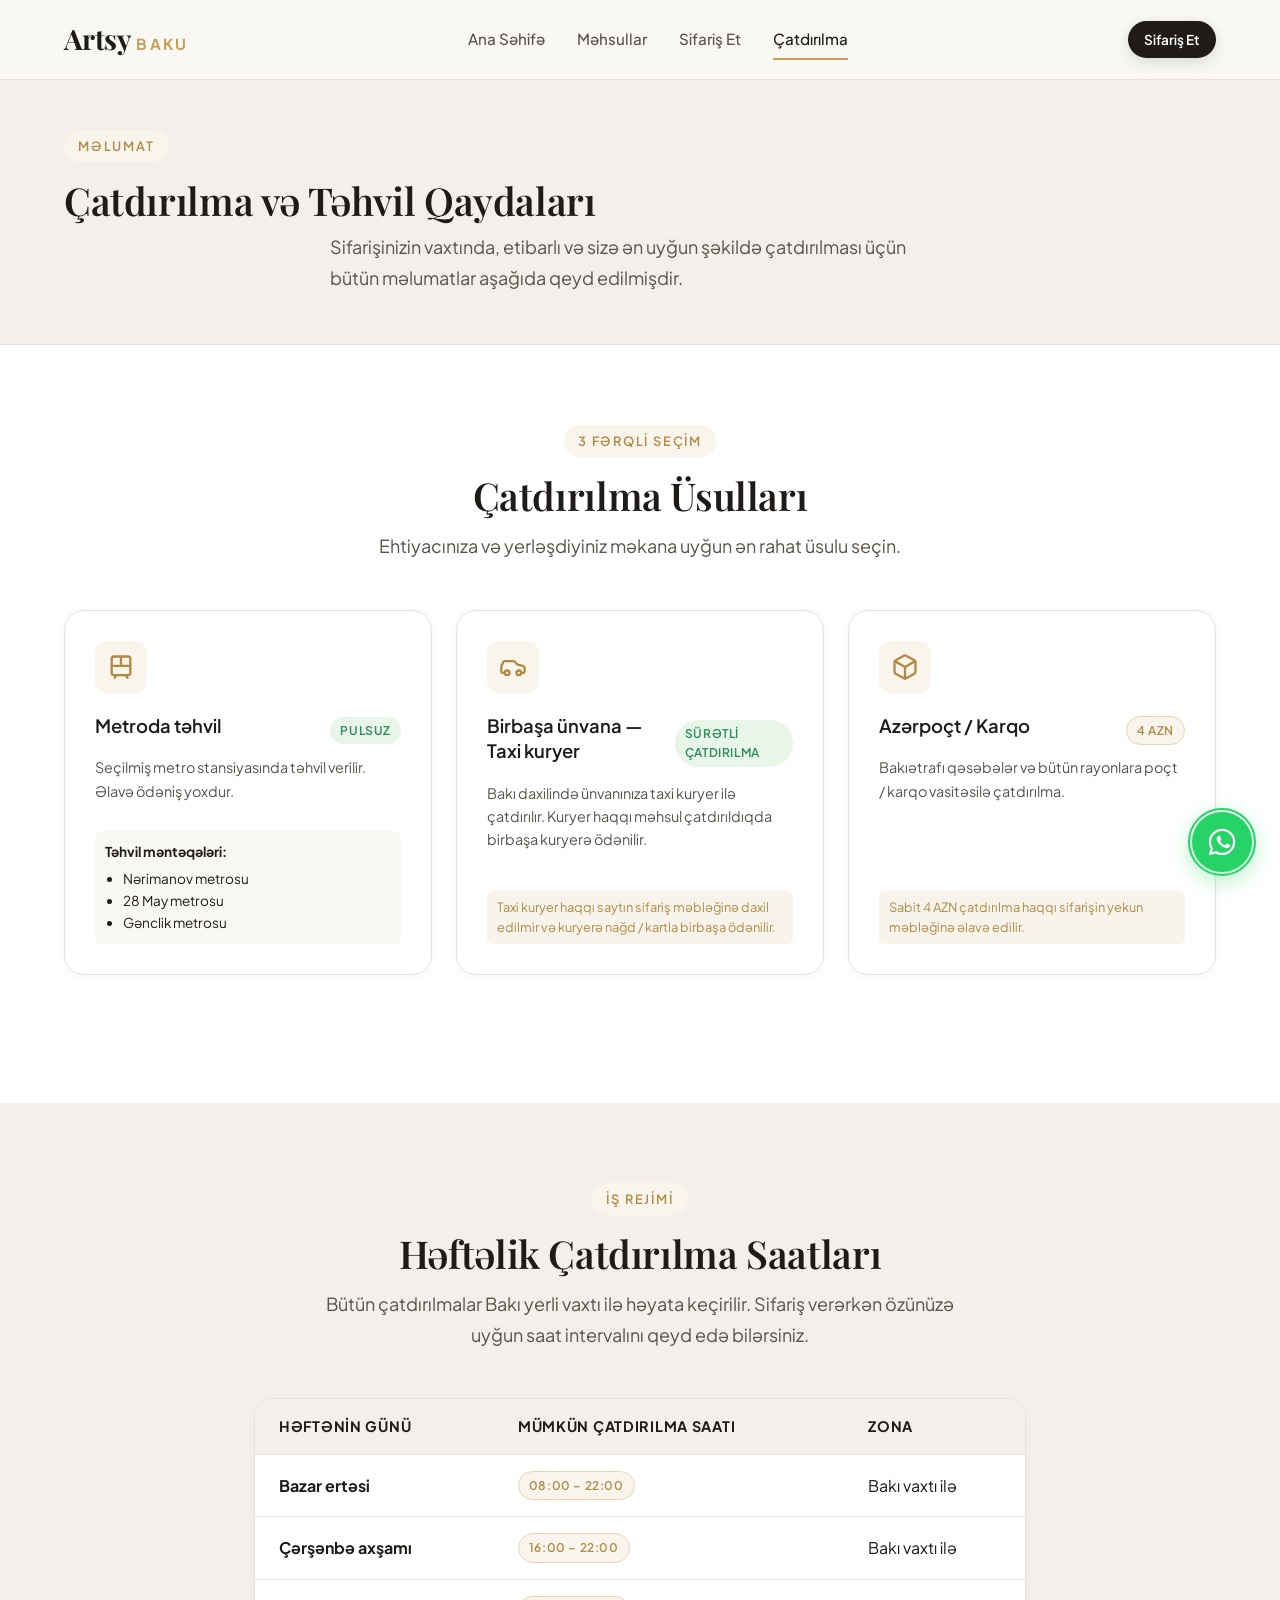
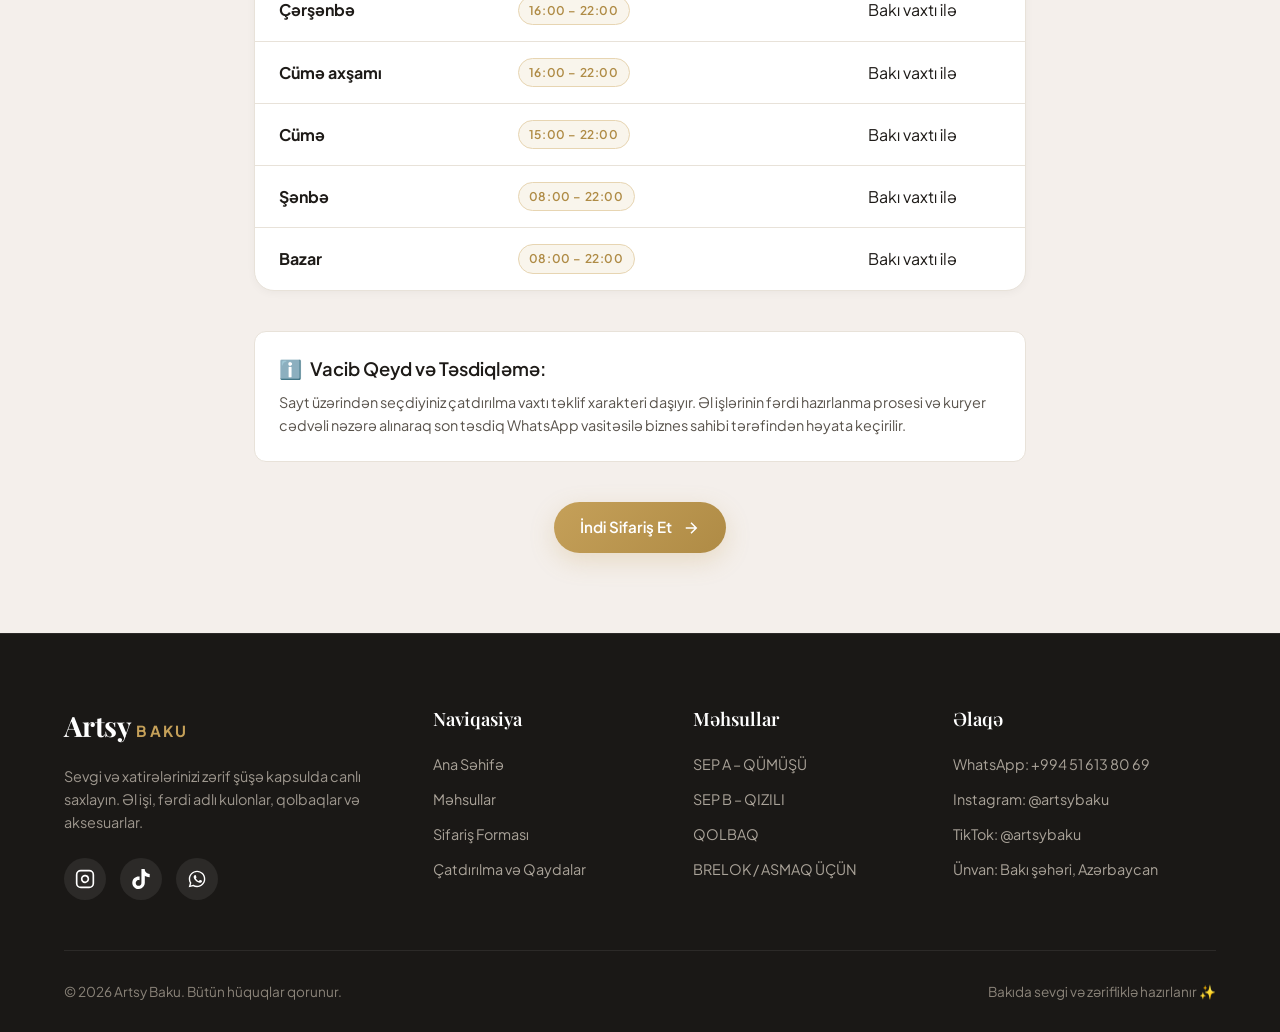
==== delivery.html @ ff4600fe "feat: complete Artsy Baku production website for GitHub Pages" ====
<!DOCTYPE html>
<html lang="az">
<head>
  <meta charset="UTF-8">
  <meta name="viewport" content="width=device-width, initial-scale=1.0">
  <title>Çatdırılma və Qaydalar — Artsy Baku</title>
  <meta name="description" content="Artsy Baku çatdırılma üsulları, qiymətləri və həftəlik çatdırılma saatları. Metroda pulsuz təhvil, taxi kuryer və Azərpoçt/Karqo məlumatları.">
  <meta property="og:title" content="Çatdırılma və Qaydalar — Artsy Baku">
  <meta property="og:description" content="Metrolarda pulsuz təhvil, Bakı daxili taxi kuryer və Azərpoçt/Karqo ilə çatdırılma şərtləri.">
  <meta property="og:image" content="assets/images/products/sep-a.jpg">
  
  <link rel="icon" type="image/svg+xml" href="assets/icons/favicon.svg">
  
  <!-- Stillər -->
  <link rel="stylesheet" href="css/style.css">
  <link rel="stylesheet" href="css/components.css">
  <link rel="stylesheet" href="css/responsive.css">
</head>
<body>

  <!-- ==================== HEADER ==================== -->
  <header class="site-header">
    <div class="container header-inner">
      <a href="index.html" class="brand-logo" aria-label="Artsy Baku Ana Səhifə">
        <img src="assets/images/branding/logo.png" alt="Artsy Baku" class="brand-logo-img" onerror="this.style.display='none'; this.nextElementSibling.style.display='flex';">
        <span class="brand-logo-fallback">
          <span class="logo-serif">Artsy</span>
          <span class="logo-accent">Baku</span>
        </span>
      </a>

      <nav class="nav-menu" aria-label="Əsas Menyu">
        <a href="index.html" class="nav-link">Ana Səhifə</a>
        <a href="products.html" class="nav-link">Məhsullar</a>
        <a href="order.html" class="nav-link">Sifariş Et</a>
        <a href="delivery.html" class="nav-link active">Çatdırılma</a>
      </nav>

      <div class="header-actions">
        <a href="order.html" class="btn btn-primary btn-sm">Sifariş Et</a>
        <button class="mobile-nav-toggle" aria-label="Menyunu aç/bağla">
          <span></span>
          <span></span>
          <span></span>
        </button>
      </div>
    </div>
  </header>

  <!-- Mobil Menyu Pərdəsi -->
  <div class="mobile-menu-overlay"></div>
  <aside class="mobile-menu-drawer">
    <div>
      <a href="index.html" class="brand-logo" style="margin-bottom: 28px;">
        <span class="brand-logo-fallback">
          <span class="logo-serif">Artsy</span>
          <span class="logo-accent">Baku</span>
        </span>
      </a>
      <nav class="mobile-nav-links">
        <a href="index.html" class="nav-link">Ana Səhifə</a>
        <a href="products.html" class="nav-link">Məhsullar</a>
        <a href="order.html" class="nav-link">Sifariş Et</a>
        <a href="delivery.html" class="nav-link active">Çatdırılma</a>
      </nav>
    </div>
    <div>
      <a href="order.html" class="btn btn-primary btn-block" style="margin-bottom: 12px;">Birbaşa Sifariş Et</a>
      <a href="#" target="_blank" rel="noopener" data-business="whatsapp-link" class="btn btn-whatsapp btn-block">WhatsApp ilə Əlaqə</a>
    </div>
  </aside>

  <!-- ==================== SƏHİFƏ BAŞLIĞI ==================== -->
  <section class="section-sm bg-secondary" style="border-bottom: 1px solid var(--border-color);">
    <div class="container text-center">
      <span class="section-tag">Məlumat</span>
      <h1 class="heading-lg" style="margin-bottom: 8px;">Çatdırılma və Təhvil Qaydaları</h1>
      <p class="text-lead" style="max-width: 620px; margin: 0 auto;">
        Sifarişinizin vaxtında, etibarlı və sizə ən uyğun şəkildə çatdırılması üçün bütün məlumatlar aşağıda qeyd edilmişdir.
      </p>
    </div>
  </section>

  <!-- ==================== ÇATDIRILMA ÜSULLARI KARTLARI ==================== -->
  <section class="section bg-white">
    <div class="container">
      <div class="section-header">
        <span class="section-tag">3 Fərqli Seçim</span>
        <h2 class="heading-lg">Çatdırılma Üsulları</h2>
        <p class="text-lead">Ehtiyacınıza və yerləşdiyiniz məkana uyğun ən rahat üsulu seçin.</p>
      </div>

      <div class="delivery-details-grid" id="deliveryMethodsCards">
        <!-- js/delivery.js tərəfindən delivery.json-dan doldurulur -->
      </div>
    </div>
  </section>

  <!-- ==================== ÇATDIRILMA SAATLARI CƏDVƏLİ ==================== -->
  <section class="section bg-secondary">
    <div class="container" style="max-width: 820px;">
      <div class="section-header">
        <span class="section-tag">İş Rejimi</span>
        <h2 class="heading-lg">Həftəlik Çatdırılma Saatları</h2>
        <p class="text-lead">
          Bütün çatdırılmalar Bakı yerli vaxtı ilə həyata keçirilir. Sifariş verərkən özünüzə uyğun saat intervalını qeyd edə bilərsiniz.
        </p>
      </div>

      <div class="schedule-table-card">
        <table class="schedule-table">
          <thead>
            <tr>
              <th>Həftənin Günü</th>
              <th>Mümkün Çatdırılma Saatı</th>
              <th>Zona</th>
            </tr>
          </thead>
          <tbody id="deliveryScheduleBody">
            <!-- js/delivery.js tərəfindən doldurulur -->
          </tbody>
        </table>
      </div>

      <div style="background-color: var(--bg-surface); border: 1px solid var(--border-color); border-radius: var(--radius-md); padding: 24px; margin-top: 24px;">
        <h3 class="heading-sm" style="margin-bottom: 10px; display: flex; align-items: center; gap: 8px;">
          <span>ℹ️</span>
          <span>Vacib Qeyd və Təsdiqləmə:</span>
        </h3>
        <p style="font-size: 0.9rem; color: var(--text-secondary); line-height: 1.6;">
          Sayt üzərindən seçdiyiniz çatdırılma vaxtı təklif xarakteri daşıyır. Əl işlərinin fərdi hazırlanma prosesi və kuryer cədvəli nəzərə alınaraq son təsdiq WhatsApp vasitəsilə biznes sahibi tərəfindən həyata keçirilir.
        </p>
      </div>

      <div style="text-align: center; margin-top: 40px;">
        <a href="order.html" class="btn btn-gold">
          <span>İndi Sifariş Et</span>
          <svg width="18" height="18" viewBox="0 0 24 24" fill="none" stroke="currentColor" stroke-width="2">
            <path d="M5 12h14M12 5l7 7-7 7"/>
          </svg>
        </a>
      </div>
    </div>
  </section>

  <!-- ==================== FOOTER ==================== -->
  <footer class="site-footer">
    <div class="container">
      <div class="footer-grid">
        <div class="footer-brand">
          <div class="brand-logo-fallback">
            <span class="logo-serif">Artsy</span>
            <span class="logo-accent">Baku</span>
          </div>
          <p>Sevgi və xatirələrinizi zərif şüşə kapsulda canlı saxlayın. Əl işi, fərdi adlı kulonlar, qolbaqlar və aksesuarlar.</p>
          <div class="footer-social-links">
            <a href="https://www.instagram.com/artsybaku?rpxt=MWowZDJzYm9rZ29ocg==" target="_blank" rel="noopener" data-business="instagram-link" class="social-btn" aria-label="Instagram">
              <svg width="20" height="20" viewBox="0 0 24 24" fill="none" stroke="currentColor" stroke-width="2"><rect x="2" y="2" width="20" height="20" rx="5" ry="5"/><path d="M16 11.37A4 4 0 1 1 12.63 8 4 4 0 0 1 16 11.37z"/><line x1="17.5" y1="6.5" x2="17.51" y2="6.5"/></svg>
            </a>
            <a href="https://www.tiktok.com/@artsybaku?_r=1&_t=ZS-9BE5eZiRRq8" target="_blank" rel="noopener" data-business="tiktok-link" class="social-btn" aria-label="TikTok">
              <svg width="20" height="20" viewBox="0 0 24 24" fill="currentColor"><path d="M12.525.02c1.31-.02 2.61-.01 3.91-.02.08 1.53.63 3.09 1.75 4.17 1.12 1.11 2.7 1.62 4.24 1.79v4.03c-1.44-.05-2.89-.35-4.2-.97-.57-.26-1.1-.59-1.62-.93-.01 2.92.01 5.84-.02 8.75-.08 1.4-.54 2.79-1.35 3.94-1.31 1.92-3.58 3.17-5.91 3.21-1.43.08-2.86-.31-4.08-1.03-2.02-1.19-3.44-3.37-3.65-5.71-.02-.5-.03-1-.01-1.49.18-1.9 1.12-3.72 2.58-4.96 1.66-1.44 3.98-2.13 6.15-1.72.02 1.48-.04 2.96-.04 4.44-.99-.32-2.15-.23-3.02.37-.63.41-1.11 1.04-1.36 1.75-.21.51-.24 1.07-.14 1.61.24 1.64 1.82 3.02 3.5 2.87 1.12-.01 2.19-.66 2.77-1.61.19-.33.4-.67.41-1.06.1-1.79.06-3.57.07-5.36.01-4.03-.01-8.05.02-12.07z"/></svg>
            </a>
            <a href="https://wa.me/994516138069" target="_blank" rel="noopener" data-business="whatsapp-link" class="social-btn" aria-label="WhatsApp">
              <svg width="20" height="20" viewBox="0 0 24 24" fill="currentColor"><path d="M12.04 2C6.58 2 2.13 6.45 2.13 11.91C2.13 13.66 2.59 15.36 3.45 16.86L2.05 22L7.3 20.62C8.75 21.41 10.38 21.83 12.04 21.83C17.5 21.83 21.95 17.38 21.95 11.92C21.95 9.27 20.92 6.78 19.05 4.91C17.18 3.03 14.69 2 12.04 2M12.05 3.67C14.25 3.67 16.31 4.53 17.87 6.09C19.42 7.65 20.28 9.72 20.28 11.92C20.28 16.46 16.58 20.15 12.04 20.15C10.56 20.15 9.11 19.76 7.85 19.01L7.55 18.83L4.43 19.65L5.26 16.61L5.06 16.29C4.24 14.99 3.81 13.47 3.81 11.91C3.81 7.37 7.5 3.67 12.05 3.67M9.53 7.34C9.36 7.34 9.09 7.4 8.87 7.65C8.65 7.89 8.02 8.48 8.02 9.7C8.02 10.92 8.91 12.09 9.03 12.26C9.16 12.42 10.74 14.99 13.24 15.98C15.32 16.8 15.74 16.64 16.2 16.59C16.65 16.55 17.65 16 17.86 15.42C18.06 14.83 18.06 14.33 18 14.22C17.94 14.12 17.78 14.06 17.53 13.94C17.29 13.82 16.08 13.22 15.86 13.14C15.63 13.06 15.47 13.01 15.3 13.26C15.14 13.5 14.66 14.06 14.52 14.22C14.37 14.38 14.23 14.4 13.98 14.28C13.74 14.16 12.95 13.9 12.01 13.07C11.28 12.42 10.79 11.61 10.65 11.37C10.5 11.12 10.63 10.99 10.76 10.87C10.87 10.76 11.01 10.58 11.13 10.43C11.25 10.29 11.3 10.18 11.38 10.02C11.46 9.85 11.42 9.71 11.36 9.59C11.3 9.47 10.8 8.24 10.59 7.74C10.38 7.26 10.18 7.32 10.02 7.32C9.88 7.32 9.71 7.34 9.53 7.34Z"/></svg>
            </a>
          </div>
        </div>

        <div>
          <h4 class="footer-heading">Naviqasiya</h4>
          <div class="footer-links">
            <a href="index.html">Ana Səhifə</a>
            <a href="products.html">Məhsullar</a>
            <a href="order.html">Sifariş Forması</a>
            <a href="delivery.html">Çatdırılma və Qaydalar</a>
          </div>
        </div>

        <div>
          <h4 class="footer-heading">Məhsullar</h4>
          <div class="footer-links">
            <a href="order.html?product=sep-a">SEP A – QÜMÜŞÜ</a>
            <a href="order.html?product=sep-b">SEP B – QIZILI</a>
            <a href="order.html?product=qolbag">QOLBAQ</a>
            <a href="order.html?product=brelok">BRELOK / ASMAQ ÜÇÜN</a>
          </div>
        </div>

        <div>
          <h4 class="footer-heading">Əlaqə</h4>
          <div class="footer-links">
            <p style="font-size: 0.9rem; color: #AAA399;">WhatsApp: <span data-business="whatsapp-number">+994 51 613 80 69</span></p>
            <p style="font-size: 0.9rem; color: #AAA399;">Instagram: <span data-business="instagram-handle">@artsybaku</span></p>
            <p style="font-size: 0.9rem; color: #AAA399;">TikTok: <span data-business="tiktok-handle">@artsybaku</span></p>
            <p style="font-size: 0.9rem; color: #AAA399;">Ünvan: Bakı şəhəri, Azərbaycan</p>
          </div>
        </div>
      </div>

      <div class="footer-bottom">
        <div>© <span class="current-year">2026</span> Artsy Baku. Bütün hüquqlar qorunur.</div>
        <div>Bakıda sevgi və zərifliklə hazırlanır ✨</div>
      </div>
    </div>
  </footer>

  <!-- ==================== WHATSAPP ÜZƏN DÜYMƏ ==================== -->
  <a href="https://wa.me/994516138069" target="_blank" rel="noopener" data-business="whatsapp-link" class="whatsapp-float-btn" aria-label="WhatsApp ilə birbaşa əlaqə">
    <div class="whatsapp-pulse-ring"></div>
    <svg viewBox="0 0 24 24"><path d="M12.04 2C6.58 2 2.13 6.45 2.13 11.91C2.13 13.66 2.59 15.36 3.45 16.86L2.05 22L7.3 20.62C8.75 21.41 10.38 21.83 12.04 21.83C17.5 21.83 21.95 17.38 21.95 11.92C21.95 9.27 20.92 6.78 19.05 4.91C17.18 3.03 14.69 2 12.04 2M12.05 3.67C14.25 3.67 16.31 4.53 17.87 6.09C19.42 7.65 20.28 9.72 20.28 11.92C20.28 16.46 16.58 20.15 12.04 20.15C10.56 20.15 9.11 19.76 7.85 19.01L7.55 18.83L4.43 19.65L5.26 16.61L5.06 16.29C4.24 14.99 3.81 13.47 3.81 11.91C3.81 7.37 7.5 3.67 12.05 3.67M9.53 7.34C9.36 7.34 9.09 7.4 8.87 7.65C8.65 7.89 8.02 8.48 8.02 9.7C8.02 10.92 8.91 12.09 9.03 12.26C9.16 12.42 10.74 14.99 13.24 15.98C15.32 16.8 15.74 16.64 16.2 16.59C16.65 16.55 17.65 16 17.86 15.42C18.06 14.83 18.06 14.33 18 14.22C17.94 14.12 17.78 14.06 17.53 13.94C17.29 13.82 16.08 13.22 15.86 13.14C15.63 13.06 15.47 13.01 15.3 13.26C15.14 13.5 14.66 14.06 14.52 14.22C14.37 14.38 14.23 14.4 13.98 14.28C13.74 14.16 12.95 13.9 12.01 13.07C11.28 12.42 10.79 11.61 10.65 11.37C10.5 11.12 10.63 10.99 10.76 10.87C10.87 10.76 11.01 10.58 11.13 10.43C11.25 10.29 11.3 10.18 11.38 10.02C11.46 9.85 11.42 9.71 11.36 9.59C11.3 9.47 10.8 8.24 10.59 7.74C10.38 7.26 10.18 7.32 10.02 7.32C9.88 7.32 9.71 7.34 9.53 7.34Z"/></svg>
  </a>

  <!-- Skriptlər -->
  <script src="js/config.js"></script>
  <script src="js/main.js"></script>
  <script src="js/delivery.js"></script>
</body>
</html>
---- css/style.css ----
/* ============================================================
   ARTSY BAKU — ƏSAS DİZAYN SİSTEMİ VƏ ÜMUMİ STİLLƏR
   ============================================================ */

@import url('https://fonts.googleapis.com/css2?family=Playfair+Display:ital,wght@0,400;0,500;0,600;0,700;1,400&family=Plus+Jakarta+Sans:wght@300;400;500;600;700&display=swap');

:root {
  /* Əsas Rəng Palitrası */
  --bg-primary: #FAF8F5;
  --bg-surface: #FFFFFF;
  --bg-secondary: #F4EFEB;
  --bg-card: #FFFFFF;
  --bg-dark: #1A1816;

  --text-primary: #1E1B18;
  --text-secondary: #59534C;
  --text-muted: #8C847A;
  --text-light: #FFFFFF;

  --gold: #C5A059;
  --gold-hover: #AF8B45;
  --gold-light: #E7D5B2;
  --gold-subtle: #F9F5EC;
  
  --rose: #D96A83;
  --rose-soft: #FCF1F3;
  
  --success: #2E8B57;
  --success-bg: #E8F5E9;
  --danger: #D32F2F;
  --danger-bg: #FFEBEE;
  --warning: #ED6C02;

  --border-color: #E8E2D9;
  --border-light: #F2ECE3;
  --border-focus: #C5A059;

  /* Tipoqrafiya */
  --font-serif: 'Playfair Display', Georgia, serif;
  --font-sans: 'Plus Jakarta Sans', -apple-system, BlinkMacSystemFont, 'Segoe UI', Roboto, sans-serif;

  /* Kölgələr */
  --shadow-sm: 0 2px 8px rgba(30, 27, 24, 0.04);
  --shadow-md: 0 8px 24px rgba(30, 27, 24, 0.06);
  --shadow-lg: 0 16px 40px rgba(30, 27, 24, 0.08);
  --shadow-gold: 0 8px 25px rgba(197, 160, 89, 0.25);

  /* Radius */
  --radius-sm: 6px;
  --radius-md: 12px;
  --radius-lg: 20px;
  --radius-pill: 9999px;

  /* Keçidlər */
  --transition-fast: 0.2s ease;
  --transition-normal: 0.3s cubic-bezier(0.16, 1, 0.3, 1);
  --transition-slow: 0.5s cubic-bezier(0.16, 1, 0.3, 1);

  /* Ölçülər */
  --container-max: 1200px;
  --header-height: 80px;
}

/* Reset və Əsas Tənzimləmələr */
*, *::before, *::after {
  box-sizing: border-box;
  margin: 0;
  padding: 0;
}

html {
  font-size: 16px;
  scroll-behavior: smooth;
  -webkit-font-smoothing: antialiased;
  -moz-osx-font-smoothing: grayscale;
}

body {
  font-family: var(--font-sans);
  background-color: var(--bg-primary);
  color: var(--text-primary);
  line-height: 1.6;
  min-height: 100vh;
  display: flex;
  flex-direction: column;
  overflow-x: hidden;
}

/* Şəkillər */
img {
  max-width: 100%;
  height: auto;
  display: block;
}

a {
  color: inherit;
  text-decoration: none;
  transition: color var(--transition-fast);
}

button, input, select, textarea {
  font: inherit;
  color: inherit;
}

button {
  cursor: pointer;
  border: none;
  background: none;
}

ul, ol {
  list-style: none;
}

/* Konteyner */
.container {
  width: 100%;
  max-width: var(--container-max);
  margin-left: auto;
  margin-right: auto;
  padding-left: 24px;
  padding-right: 24px;
}

/* Tipoqrafiya Sinifləri */
.heading-xl {
  font-family: var(--font-serif);
  font-size: clamp(2.4rem, 4.5vw, 3.8rem);
  font-weight: 600;
  line-height: 1.15;
  letter-spacing: -0.02em;
  color: var(--text-primary);
}

.heading-lg {
  font-family: var(--font-serif);
  font-size: clamp(1.8rem, 3vw, 2.5rem);
  font-weight: 600;
  line-height: 1.25;
  letter-spacing: -0.01em;
}

.heading-md {
  font-family: var(--font-serif);
  font-size: clamp(1.4rem, 2.2vw, 1.8rem);
  font-weight: 600;
  line-height: 1.3;
}

.heading-sm {
  font-family: var(--font-sans);
  font-size: 1.15rem;
  font-weight: 600;
  line-height: 1.4;
}

.text-lead {
  font-size: 1.125rem;
  color: var(--text-secondary);
  line-height: 1.7;
}

.text-muted {
  color: var(--text-muted);
  font-size: 0.9rem;
}

.section-tag {
  display: inline-flex;
  align-items: center;
  gap: 8px;
  font-size: 0.8rem;
  font-weight: 600;
  text-transform: uppercase;
  letter-spacing: 0.14em;
  color: var(--gold-hover);
  background-color: var(--gold-subtle);
  padding: 6px 14px;
  border-radius: var(--radius-pill);
  margin-bottom: 14px;
}

.section-header {
  text-align: center;
  max-width: 680px;
  margin: 0 auto 48px auto;
}

.section-header .heading-lg {
  margin-bottom: 12px;
}

/* Düymələr */
.btn {
  display: inline-flex;
  align-items: center;
  justify-content: center;
  gap: 10px;
  padding: 13px 26px;
  font-size: 0.95rem;
  font-weight: 600;
  border-radius: var(--radius-pill);
  transition: all var(--transition-normal);
  text-align: center;
  white-space: nowrap;
}

.btn-primary {
  background-color: var(--text-primary);
  color: #FFFFFF;
  box-shadow: 0 4px 14px rgba(30, 27, 24, 0.15);
}

.btn-primary:hover {
  background-color: var(--gold);
  color: #FFFFFF;
  box-shadow: var(--shadow-gold);
  transform: translateY(-2px);
}

.btn-gold {
  background: linear-gradient(135deg, var(--gold) 0%, var(--gold-hover) 100%);
  color: #FFFFFF;
  box-shadow: var(--shadow-gold);
}

.btn-gold:hover {
  filter: brightness(1.08);
  transform: translateY(-2px);
}

.btn-secondary {
  background-color: var(--bg-surface);
  color: var(--text-primary);
  border: 1px solid var(--border-color);
  box-shadow: var(--shadow-sm);
}

.btn-secondary:hover {
  border-color: var(--gold);
  color: var(--gold-hover);
  background-color: var(--gold-subtle);
  transform: translateY(-2px);
}

.btn-whatsapp {
  background: linear-gradient(135deg, #25D366 0%, #1EBE5D 100%);
  color: #FFFFFF;
  box-shadow: 0 6px 20px rgba(37, 211, 102, 0.28);
}

.btn-whatsapp:hover {
  filter: brightness(1.06);
  transform: translateY(-2px);
  box-shadow: 0 8px 25px rgba(37, 211, 102, 0.38);
}

.btn-sm {
  padding: 8px 16px;
  font-size: 0.85rem;
}

.btn-block {
  width: 100%;
}

/* Bölmə məsafələri */
.section {
  padding: 80px 0;
}

.section-sm {
  padding: 50px 0;
}

.bg-secondary {
  background-color: var(--bg-secondary);
}

.bg-white {
  background-color: var(--bg-surface);
}

/* Badge */
.badge {
  display: inline-flex;
  align-items: center;
  padding: 4px 10px;
  font-size: 0.75rem;
  font-weight: 600;
  border-radius: var(--radius-pill);
  text-transform: uppercase;
  letter-spacing: 0.05em;
}

.badge-gold {
  background: var(--gold-subtle);
  color: var(--gold-hover);
  border: 1px solid var(--gold-light);
}

.badge-green {
  background: var(--success-bg);
  color: var(--success);
}

.badge-red {
  background: var(--danger-bg);
  color: var(--danger);
}
---- css/components.css ----
/* ============================================================
   ARTSY BAKU — KOMPONENTLƏR VƏ XÜSUSİ MODULLAR
   ============================================================ */

/* 1. NAVİQASİYA VƏ HEADER */
.site-header {
  position: sticky;
  top: 0;
  z-index: 1000;
  background-color: rgba(250, 248, 245, 0.92);
  backdrop-filter: blur(12px);
  -webkit-backdrop-filter: blur(12px);
  border-bottom: 1px solid var(--border-color);
  transition: all var(--transition-normal);
  height: var(--header-height);
  display: flex;
  align-items: center;
}

.site-header.scrolled {
  background-color: rgba(255, 255, 255, 0.96);
  box-shadow: var(--shadow-sm);
  height: 70px;
}

.header-inner {
  display: flex;
  align-items: center;
  justify-content: space-between;
}

/* Loqo və Brendinq */
.brand-logo {
  display: inline-flex;
  align-items: center;
  gap: 12px;
  text-decoration: none;
}

.brand-logo-img {
  height: 42px;
  width: auto;
  object-fit: contain;
}

.brand-logo-fallback {
  display: flex;
  align-items: baseline;
  gap: 5px;
}

.brand-logo-fallback .logo-serif {
  font-family: var(--font-serif);
  font-size: 1.75rem;
  font-weight: 700;
  color: var(--text-primary);
  letter-spacing: -0.02em;
}

.brand-logo-fallback .logo-accent {
  font-family: var(--font-sans);
  font-size: 0.95rem;
  font-weight: 700;
  letter-spacing: 0.16em;
  text-transform: uppercase;
  color: var(--gold);
}

/* Əsas Menyu */
.nav-menu {
  display: flex;
  align-items: center;
  gap: 32px;
}

.nav-link {
  font-size: 0.95rem;
  font-weight: 500;
  color: var(--text-secondary);
  position: relative;
  padding: 8px 0;
}

.nav-link::after {
  content: '';
  position: absolute;
  bottom: 0;
  left: 0;
  width: 0;
  height: 2px;
  background-color: var(--gold);
  transition: width var(--transition-normal);
}

.nav-link:hover,
.nav-link.active {
  color: var(--text-primary);
}

.nav-link.active::after,
.nav-link:hover::after {
  width: 100%;
}

.header-actions {
  display: flex;
  align-items: center;
  gap: 16px;
}

/* Mobil Menyu Düyməsi */
.mobile-nav-toggle {
  display: none;
  flex-direction: column;
  justify-content: center;
  align-items: center;
  width: 44px;
  height: 44px;
  border-radius: var(--radius-sm);
  background-color: var(--bg-surface);
  border: 1px solid var(--border-color);
  gap: 5px;
  z-index: 1100;
}

.mobile-nav-toggle span {
  display: block;
  width: 22px;
  height: 2px;
  background-color: var(--text-primary);
  transition: all var(--transition-normal);
}

.mobile-nav-toggle.open span:nth-child(1) {
  transform: translateY(7px) rotate(45deg);
}

.mobile-nav-toggle.open span:nth-child(2) {
  opacity: 0;
}

.mobile-nav-toggle.open span:nth-child(3) {
  transform: translateY(-7px) rotate(-45deg);
}

/* Mobil Menyu Pərdəsi */
.mobile-menu-overlay {
  display: none;
  position: fixed;
  top: 0;
  left: 0;
  width: 100%;
  height: 100vh;
  background-color: rgba(26, 24, 22, 0.6);
  backdrop-filter: blur(4px);
  z-index: 1050;
  opacity: 0;
  pointer-events: none;
  transition: opacity var(--transition-normal);
}

.mobile-menu-overlay.active {
  opacity: 1;
  pointer-events: auto;
}

.mobile-menu-drawer {
  position: fixed;
  top: 0;
  right: -100%;
  width: 85%;
  max-width: 360px;
  height: 100vh;
  background-color: var(--bg-surface);
  z-index: 1060;
  padding: 90px 28px 36px 28px;
  display: flex;
  flex-direction: column;
  justify-content: space-between;
  box-shadow: -10px 0 30px rgba(0,0,0,0.15);
  transition: right var(--transition-normal);
  overflow-y: auto;
}

.mobile-menu-drawer.open {
  right: 0;
}

.mobile-nav-links {
  display: flex;
  flex-direction: column;
  gap: 16px;
}

.mobile-nav-links .nav-link {
  font-size: 1.15rem;
  font-weight: 600;
  padding: 12px 0;
  border-bottom: 1px solid var(--border-light);
}

/* 2. HERO BÖLMƏSİ */
.hero-section {
  position: relative;
  padding: 60px 0 90px 0;
  overflow: hidden;
  background: radial-gradient(circle at 85% 15%, rgba(223, 190, 126, 0.18) 0%, transparent 60%),
              radial-gradient(circle at 10% 80%, rgba(217, 106, 131, 0.12) 0%, transparent 50%),
              var(--bg-primary);
}

.hero-grid {
  display: grid;
  grid-template-columns: 1.1fr 0.9fr;
  align-items: center;
  gap: 56px;
}

.hero-content {
  max-width: 580px;
}

.hero-content .heading-xl {
  margin-bottom: 20px;
}

.hero-content .text-lead {
  margin-bottom: 32px;
}

.hero-buttons {
  display: flex;
  align-items: center;
  flex-wrap: wrap;
  gap: 16px;
  margin-bottom: 36px;
}

.hero-features-list {
  display: flex;
  flex-wrap: wrap;
  gap: 20px;
  border-top: 1px solid var(--border-color);
  padding-top: 24px;
}

.hero-feature-item {
  display: flex;
  align-items: center;
  gap: 8px;
  font-size: 0.9rem;
  font-weight: 600;
  color: var(--text-secondary);
}

.hero-feature-item svg {
  color: var(--gold);
  flex-shrink: 0;
}

/* Hero Görünüş Kompozisiyası */
.hero-visual {
  position: relative;
}

.hero-image-card {
  position: relative;
  border-radius: var(--radius-lg);
  overflow: hidden;
  box-shadow: var(--shadow-lg);
  border: 1px solid rgba(255, 255, 255, 0.8);
  background-color: #FFFFFF;
}

.hero-image-card img {
  width: 100%;
  height: 480px;
  object-fit: cover;
  transition: transform var(--transition-slow);
}

.hero-image-card:hover img {
  transform: scale(1.03);
}

.hero-floating-badge {
  position: absolute;
  bottom: 24px;
  left: -20px;
  background: rgba(255, 255, 255, 0.94);
  backdrop-filter: blur(10px);
  padding: 16px 22px;
  border-radius: var(--radius-md);
  box-shadow: var(--shadow-md);
  border: 1px solid var(--border-light);
  display: flex;
  align-items: center;
  gap: 14px;
}

.badge-icon-box {
  width: 44px;
  height: 44px;
  border-radius: var(--radius-pill);
  background-color: var(--gold-subtle);
  color: var(--gold-hover);
  display: flex;
  align-items: center;
  justify-content: center;
  font-size: 1.25rem;
}

.badge-title {
  font-size: 0.8rem;
  text-transform: uppercase;
  letter-spacing: 0.08em;
  color: var(--text-muted);
  font-weight: 600;
}

.badge-value {
  font-family: var(--font-serif);
  font-size: 1.25rem;
  font-weight: 700;
  color: var(--text-primary);
}

/* 3. ÜSTÜNLÜKLƏR BÖLMƏSİ */
.features-grid {
  display: grid;
  grid-template-columns: repeat(auto-fit, minmax(240px, 1fr));
  gap: 24px;
}

.feature-box {
  background-color: var(--bg-surface);
  border: 1px solid var(--border-color);
  border-radius: var(--radius-md);
  padding: 32px 24px;
  text-align: center;
  transition: all var(--transition-normal);
}

.feature-box:hover {
  transform: translateY(-4px);
  box-shadow: var(--shadow-md);
  border-color: var(--gold-light);
}

.feature-icon-wrapper {
  width: 60px;
  height: 60px;
  margin: 0 auto 18px auto;
  border-radius: var(--radius-pill);
  background-color: var(--gold-subtle);
  color: var(--gold-hover);
  display: flex;
  align-items: center;
  justify-content: center;
  font-size: 1.5rem;
}

.feature-box .heading-sm {
  margin-bottom: 8px;
}

.feature-box p {
  font-size: 0.9rem;
  color: var(--text-secondary);
}

/* 4. MƏHSULLAR GRID VƏ KARTLARI */
.products-grid {
  display: grid;
  grid-template-columns: repeat(auto-fit, minmax(280px, 1fr));
  gap: 32px;
}

.product-card {
  background-color: var(--bg-surface);
  border-radius: var(--radius-lg);
  border: 1px solid var(--border-color);
  overflow: hidden;
  box-shadow: var(--shadow-sm);
  transition: all var(--transition-normal);
  display: flex;
  flex-direction: column;
}

.product-card:hover {
  transform: translateY(-6px);
  box-shadow: var(--shadow-lg);
  border-color: var(--gold-light);
}

.product-image-container {
  position: relative;
  width: 100%;
  padding-top: 100%; /* 1:1 Aspect Ratio */
  background-color: #F8F6F2;
  overflow: hidden;
}

.product-image-container img {
  position: absolute;
  top: 0;
  left: 0;
  width: 100%;
  height: 100%;
  object-fit: cover;
  transition: transform var(--transition-slow);
}

.product-card:hover .product-image-container img {
  transform: scale(1.05);
}

.product-badge-overlay {
  position: absolute;
  top: 14px;
  left: 14px;
  z-index: 2;
}

.product-availability-tag {
  position: absolute;
  top: 14px;
  right: 14px;
  z-index: 2;
}

.product-content {
  padding: 24px;
  display: flex;
  flex-direction: column;
  flex-grow: 1;
}

.product-header-row {
  display: flex;
  align-items: baseline;
  justify-content: space-between;
  margin-bottom: 10px;
}

.product-title {
  font-family: var(--font-serif);
  font-size: 1.3rem;
  font-weight: 600;
  color: var(--text-primary);
}

.product-price {
  font-family: var(--font-sans);
  font-size: 1.3rem;
  font-weight: 700;
  color: var(--gold-hover);
  white-space: nowrap;
}

.product-description {
  font-size: 0.9rem;
  color: var(--text-secondary);
  line-height: 1.55;
  margin-bottom: 20px;
  flex-grow: 1;
}

/* Gül rəngləri mini seçimi kart daxilində */
.product-card-colors {
  margin-bottom: 20px;
  padding-top: 14px;
  border-top: 1px solid var(--border-light);
}

.product-card-colors-label {
  font-size: 0.8rem;
  font-weight: 600;
  color: var(--text-muted);
  text-transform: uppercase;
  letter-spacing: 0.05em;
  margin-bottom: 8px;
  display: flex;
  justify-content: space-between;
}

.flower-dots-row {
  display: flex;
  align-items: center;
  gap: 8px;
}

.flower-dot {
  width: 20px;
  height: 20px;
  border-radius: var(--radius-pill);
  border: 2px solid #FFFFFF;
  box-shadow: 0 0 0 1px var(--border-color);
  position: relative;
  cursor: pointer;
  transition: transform var(--transition-fast);
}

.flower-dot:hover {
  transform: scale(1.2);
}

.product-card-actions {
  display: grid;
  grid-template-columns: 1fr;
  gap: 10px;
}

/* 5. GÜL RƏNGLƏRİ VİZUAL BÖLMƏSİ (İSTİNAD) */
.flower-reference-section {
  background-color: var(--bg-surface);
  border-radius: var(--radius-lg);
  border: 1px solid var(--border-color);
  padding: 36px 30px;
  margin-bottom: 48px;
}

.flower-reference-grid {
  display: grid;
  grid-template-columns: repeat(6, 1fr);
  gap: 16px;
  margin-top: 24px;
}

.flower-reference-card {
  background: var(--bg-primary);
  border: 1px solid var(--border-color);
  border-radius: var(--radius-md);
  padding: 16px 10px;
  text-align: center;
  position: relative;
  transition: all var(--transition-fast);
}

.flower-reference-card:hover {
  transform: translateY(-3px);
  border-color: var(--gold);
}

.flower-reference-card.unavailable {
  opacity: 0.45;
  filter: grayscale(0.8);
}

.flower-num-badge {
  position: absolute;
  top: 8px;
  left: 8px;
  width: 22px;
  height: 22px;
  background-color: var(--text-primary);
  color: #FFFFFF;
  border-radius: var(--radius-pill);
  font-size: 0.75rem;
  font-weight: 700;
  display: flex;
  align-items: center;
  justify-content: center;
}

.flower-reference-swatch {
  width: 44px;
  height: 44px;
  border-radius: var(--radius-pill);
  margin: 8px auto 10px auto;
  border: 3px solid #FFFFFF;
  box-shadow: 0 2px 10px rgba(0,0,0,0.12);
}

.flower-reference-name {
  font-size: 0.85rem;
  font-weight: 600;
  color: var(--text-primary);
}

.flower-reference-status {
  font-size: 0.7rem;
  color: var(--text-muted);
  margin-top: 4px;
}

/* 6. ÇOXMƏHSULLU SİFARİŞ FORMASI (ORDER.HTML) */
.order-layout {
  display: grid;
  grid-template-columns: 1.25fr 0.85fr;
  align-items: start;
  gap: 36px;
}

.order-form-panel {
  background-color: var(--bg-surface);
  border: 1px solid var(--border-color);
  border-radius: var(--radius-lg);
  padding: 36px;
  box-shadow: var(--shadow-sm);
}

.order-items-wrapper {
  display: flex;
  flex-direction: column;
  gap: 24px;
  margin-bottom: 28px;
}

/* Tək məhsul sifariş kartı */
.order-item-card {
  background: var(--bg-primary);
  border: 1px solid var(--border-color);
  border-radius: var(--radius-md);
  padding: 24px;
  position: relative;
  transition: all var(--transition-normal);
}

.order-item-card:hover {
  border-color: var(--gold-light);
}

.order-item-header {
  display: flex;
  align-items: center;
  justify-content: space-between;
  margin-bottom: 20px;
  padding-bottom: 12px;
  border-bottom: 1px solid var(--border-color);
}

.order-item-number {
  font-weight: 700;
  font-size: 0.95rem;
  color: var(--gold-hover);
  display: flex;
  align-items: center;
  gap: 8px;
}

.btn-remove-item {
  color: var(--danger);
  font-size: 0.85rem;
  font-weight: 600;
  display: inline-flex;
  align-items: center;
  gap: 6px;
  padding: 4px 8px;
  border-radius: var(--radius-sm);
  transition: background-color var(--transition-fast);
}

.btn-remove-item:hover {
  background-color: var(--danger-bg);
}

.form-group {
  margin-bottom: 20px;
}

.form-label {
  display: block;
  font-size: 0.9rem;
  font-weight: 600;
  color: var(--text-primary);
  margin-bottom: 8px;
}

.form-label .req {
  color: var(--danger);
}

.form-label .help-text {
  font-weight: 400;
  font-size: 0.8rem;
  color: var(--text-muted);
  margin-left: 6px;
}

.form-control {
  width: 100%;
  padding: 12px 16px;
  font-size: 0.95rem;
  background-color: var(--bg-surface);
  border: 1px solid var(--border-color);
  border-radius: var(--radius-sm);
  color: var(--text-primary);
  transition: border-color var(--transition-fast), box-shadow var(--transition-fast);
}

.form-control:focus {
  outline: none;
  border-color: var(--gold);
  box-shadow: 0 0 0 3px rgba(197, 160, 89, 0.15);
}

/* Rəng seçicisi (Swatches) */
.color-picker-grid {
  display: grid;
  grid-template-columns: repeat(auto-fill, minmax(95px, 1fr));
  gap: 10px;
  margin-top: 8px;
}

.color-option {
  position: relative;
  cursor: pointer;
}

.color-option input[type="radio"] {
  position: absolute;
  opacity: 0;
  pointer-events: none;
}

.color-option-box {
  display: flex;
  flex-direction: column;
  align-items: center;
  padding: 10px 8px;
  background: var(--bg-surface);
  border: 2px solid var(--border-color);
  border-radius: var(--radius-sm);
  transition: all var(--transition-fast);
  text-align: center;
}

.color-option input[type="radio"]:checked + .color-option-box {
  border-color: var(--gold);
  background-color: var(--gold-subtle);
  box-shadow: 0 0 0 2px rgba(197, 160, 89, 0.2);
}

.color-circle {
  width: 28px;
  height: 28px;
  border-radius: var(--radius-pill);
  margin-bottom: 6px;
  border: 2px solid #FFFFFF;
  box-shadow: 0 1px 4px rgba(0,0,0,0.15);
}

.color-name {
  font-size: 0.78rem;
  font-weight: 600;
  color: var(--text-primary);
}

.color-option.disabled {
  opacity: 0.4;
  cursor: not-allowed;
}

.color-option.disabled .color-option-box {
  background-color: #EEE;
  border-style: dashed;
}

.color-status-note {
  font-size: 0.7rem;
  color: var(--danger);
  margin-top: 2px;
}

/* Miqdar Tənzimləyici */
.quantity-control {
  display: inline-flex;
  align-items: center;
  border: 1px solid var(--border-color);
  border-radius: var(--radius-sm);
  background-color: var(--bg-surface);
  overflow: hidden;
}

.qty-btn {
  width: 38px;
  height: 38px;
  display: flex;
  align-items: center;
  justify-content: center;
  font-weight: 700;
  font-size: 1.1rem;
  color: var(--text-primary);
  background: transparent;
  transition: background-color var(--transition-fast);
}

.qty-btn:hover {
  background-color: var(--bg-secondary);
}

.qty-input {
  width: 44px;
  height: 38px;
  text-align: center;
  border: none;
  font-weight: 600;
  font-size: 0.95rem;
  background: transparent;
}

.qty-input:focus {
  outline: none;
}

.item-row-footer {
  display: flex;
  align-items: center;
  justify-content: space-between;
  margin-top: 18px;
  padding-top: 14px;
  border-top: 1px dashed var(--border-color);
}

.item-calc-price {
  font-size: 0.9rem;
  color: var(--text-secondary);
}

.item-calc-price strong {
  font-size: 1.05rem;
  color: var(--text-primary);
  margin-left: 4px;
}

/* Yeni Məhsul Əlavə Et Düyməsi */
.btn-add-product {
  width: 100%;
  padding: 14px;
  border: 2px dashed var(--gold);
  border-radius: var(--radius-md);
  background-color: var(--gold-subtle);
  color: var(--gold-hover);
  font-weight: 700;
  font-size: 0.95rem;
  display: flex;
  align-items: center;
  justify-content: center;
  gap: 8px;
  transition: all var(--transition-fast);
}

.btn-add-product:hover {
  background-color: #F4EAD3;
  transform: translateY(-2px);
}

/* 7. ÇATDIRILMA SEÇİMİ (RADIO KARTLAR) */
.delivery-options-grid {
  display: flex;
  flex-direction: column;
  gap: 14px;
  margin-bottom: 24px;
}

.delivery-radio-card {
  position: relative;
  cursor: pointer;
}

.delivery-radio-card input[type="radio"] {
  position: absolute;
  opacity: 0;
  pointer-events: none;
}

.delivery-card-inner {
  display: flex;
  align-items: flex-start;
  gap: 16px;
  padding: 18px;
  background-color: var(--bg-surface);
  border: 2px solid var(--border-color);
  border-radius: var(--radius-md);
  transition: all var(--transition-fast);
}

.delivery-radio-card input[type="radio"]:checked + .delivery-card-inner {
  border-color: var(--gold);
  background-color: var(--gold-subtle);
  box-shadow: 0 4px 14px rgba(197, 160, 89, 0.12);
}

.delivery-radio-circle {
  width: 20px;
  height: 20px;
  border-radius: var(--radius-pill);
  border: 2px solid var(--border-color);
  margin-top: 3px;
  flex-shrink: 0;
  position: relative;
  transition: border-color var(--transition-fast);
}

.delivery-radio-card input[type="radio"]:checked + .delivery-card-inner .delivery-radio-circle {
  border-color: var(--gold);
}

.delivery-radio-card input[type="radio"]:checked + .delivery-card-inner .delivery-radio-circle::after {
  content: '';
  position: absolute;
  top: 3px;
  left: 3px;
  width: 10px;
  height: 10px;
  border-radius: var(--radius-pill);
  background-color: var(--gold);
}

.delivery-card-content {
  flex-grow: 1;
}

.delivery-header-line {
  display: flex;
  align-items: center;
  justify-content: space-between;
  margin-bottom: 6px;
}

.delivery-card-title {
  font-weight: 700;
  font-size: 1rem;
  color: var(--text-primary);
}

.delivery-card-desc {
  font-size: 0.85rem;
  color: var(--text-secondary);
  line-height: 1.45;
}

.delivery-notice-box {
  margin-top: 8px;
  font-size: 0.8rem;
  color: var(--gold-hover);
  background: rgba(197, 160, 89, 0.12);
  padding: 6px 10px;
  border-radius: var(--radius-sm);
}

/* Şərti çatdırılma sahələri */
.conditional-delivery-field {
  background-color: var(--bg-primary);
  border: 1px solid var(--border-color);
  border-radius: var(--radius-md);
  padding: 20px;
  margin-bottom: 24px;
}

/* 8. SİFARİŞ YEKUN KARTI (STICKY SIDEBAR) */
.order-summary-card {
  position: sticky;
  top: 100px;
  background-color: var(--bg-surface);
  border: 1px solid var(--border-color);
  border-radius: var(--radius-lg);
  padding: 32px 28px;
  box-shadow: var(--shadow-md);
}

.summary-heading {
  font-family: var(--font-serif);
  font-size: 1.4rem;
  font-weight: 600;
  margin-bottom: 20px;
  padding-bottom: 12px;
  border-bottom: 1px solid var(--border-color);
}

.summary-rows {
  display: flex;
  flex-direction: column;
  gap: 14px;
  margin-bottom: 24px;
}

.summary-row {
  display: flex;
  align-items: center;
  justify-content: space-between;
  font-size: 0.95rem;
  color: var(--text-secondary);
}

.summary-row.total-row {
  font-size: 1.25rem;
  font-weight: 700;
  color: var(--text-primary);
  padding-top: 16px;
  border-top: 2px solid var(--border-color);
  margin-top: 8px;
}

.summary-row.total-row .total-amount {
  font-size: 1.5rem;
  color: var(--gold-hover);
}

.taxi-disclaimer {
  font-size: 0.8rem;
  color: var(--text-muted);
  background-color: var(--bg-secondary);
  padding: 10px 12px;
  border-radius: var(--radius-sm);
  margin-bottom: 20px;
  line-height: 1.45;
}

.summary-guarantees {
  margin-top: 24px;
  padding-top: 20px;
  border-top: 1px solid var(--border-light);
  display: flex;
  flex-direction: column;
  gap: 10px;
}

.guarantee-item {
  display: flex;
  align-items: center;
  gap: 8px;
  font-size: 0.8rem;
  color: var(--text-muted);
}

/* 9. ÇATDIRILMA CƏDVƏLİ VƏ MƏLUMAT SƏHİFƏSİ (DELIVERY.HTML) */
.schedule-table-card {
  background-color: var(--bg-surface);
  border: 1px solid var(--border-color);
  border-radius: var(--radius-lg);
  overflow: hidden;
  box-shadow: var(--shadow-sm);
  margin-bottom: 40px;
}

.schedule-table {
  width: 100%;
  border-collapse: collapse;
}

.schedule-table th,
.schedule-table td {
  padding: 16px 24px;
  text-align: left;
  border-bottom: 1px solid var(--border-color);
}

.schedule-table th {
  background-color: var(--bg-secondary);
  font-weight: 700;
  font-size: 0.9rem;
  color: var(--text-primary);
  text-transform: uppercase;
  letter-spacing: 0.05em;
}

.schedule-table tr:last-child td {
  border-bottom: none;
}

.schedule-table tr:hover td {
  background-color: var(--gold-subtle);
}

.delivery-details-grid {
  display: grid;
  grid-template-columns: repeat(3, 1fr);
  gap: 24px;
  margin-bottom: 48px;
}

.delivery-method-box {
  background: var(--bg-surface);
  border: 1px solid var(--border-color);
  border-radius: var(--radius-lg);
  padding: 30px;
  display: flex;
  flex-direction: column;
  box-shadow: var(--shadow-sm);
}

.delivery-method-box .method-icon {
  width: 52px;
  height: 52px;
  border-radius: var(--radius-md);
  background-color: var(--gold-subtle);
  color: var(--gold-hover);
  display: flex;
  align-items: center;
  justify-content: center;
  font-size: 1.4rem;
  margin-bottom: 20px;
}

.delivery-method-box .heading-sm {
  margin-bottom: 10px;
}

.delivery-method-box p {
  font-size: 0.9rem;
  color: var(--text-secondary);
  line-height: 1.6;
  margin-bottom: 16px;
  flex-grow: 1;
}

/* 10. WHATSAPP ÜZƏN DÜYMƏSİ (FLOATING BUTTON) */
.whatsapp-float-btn {
  position: fixed;
  bottom: 28px;
  right: 28px;
  z-index: 999;
  width: 60px;
  height: 60px;
  border-radius: var(--radius-pill);
  background: #25D366;
  color: #FFFFFF;
  display: flex;
  align-items: center;
  justify-content: center;
  box-shadow: 0 6px 24px rgba(37, 211, 102, 0.45);
  transition: all var(--transition-normal);
  text-decoration: none;
}

.whatsapp-float-btn:hover {
  transform: scale(1.1);
  box-shadow: 0 10px 30px rgba(37, 211, 102, 0.6);
  color: #FFFFFF;
}

.whatsapp-float-btn svg {
  width: 32px;
  height: 32px;
  fill: currentColor;
}

.whatsapp-pulse-ring {
  position: absolute;
  top: -4px;
  left: -4px;
  right: -4px;
  bottom: -4px;
  border-radius: var(--radius-pill);
  border: 2px solid #25D366;
  animation: pulse-ring 2s infinite cubic-bezier(0.25, 0, 0, 1);
  pointer-events: none;
}

@keyframes pulse-ring {
  0% { transform: scale(0.95); opacity: 0.8; }
  70% { transform: scale(1.3); opacity: 0; }
  100% { transform: scale(1.3); opacity: 0; }
}

/* 11. FOOTER */
.site-footer {
  background-color: var(--bg-dark);
  color: #DDD8D0;
  padding: 70px 0 30px 0;
  margin-top: auto;
  border-top: 1px solid rgba(255, 255, 255, 0.08);
}

.footer-grid {
  display: grid;
  grid-template-columns: 1.5fr 1fr 1fr 1.2fr;
  gap: 40px;
  margin-bottom: 50px;
}

.footer-brand .brand-logo-fallback .logo-serif {
  color: #FFFFFF;
}

.footer-brand p {
  font-size: 0.9rem;
  color: #9E978E;
  margin: 16px 0 24px 0;
  line-height: 1.6;
}

.footer-heading {
  font-family: var(--font-serif);
  font-size: 1.15rem;
  font-weight: 600;
  color: #FFFFFF;
  margin-bottom: 20px;
}

.footer-links {
  display: flex;
  flex-direction: column;
  gap: 12px;
}

.footer-links a {
  font-size: 0.9rem;
  color: #AAA399;
  transition: color var(--transition-fast);
}

.footer-links a:hover {
  color: var(--gold-light);
}

.footer-social-links {
  display: flex;
  align-items: center;
  gap: 14px;
  margin-top: 10px;
}

.social-btn {
  width: 42px;
  height: 42px;
  border-radius: var(--radius-pill);
  background-color: rgba(255, 255, 255, 0.08);
  color: #FFFFFF;
  display: flex;
  align-items: center;
  justify-content: center;
  transition: all var(--transition-fast);
}

.social-btn:hover {
  background-color: var(--gold);
  transform: translateY(-2px);
}

.footer-bottom {
  padding-top: 30px;
  border-top: 1px solid rgba(255, 255, 255, 0.08);
  display: flex;
  align-items: center;
  justify-content: space-between;
  font-size: 0.85rem;
  color: #8A8379;
}

/* 12. TOAST BİLDİRİŞ SİSTEMİ */
.toast-container {
  position: fixed;
  bottom: 30px;
  left: 50%;
  transform: translateX(-50%);
  z-index: 2000;
  display: flex;
  flex-direction: column;
  gap: 10px;
  pointer-events: none;
}

.toast {
  background-color: var(--bg-dark);
  color: #FFFFFF;
  padding: 14px 22px;
  border-radius: var(--radius-pill);
  font-size: 0.9rem;
  font-weight: 500;
  box-shadow: 0 8px 25px rgba(0,0,0,0.25);
  display: flex;
  align-items: center;
  gap: 10px;
  opacity: 0;
  transform: translateY(20px);
  transition: all var(--transition-normal);
  pointer-events: auto;
}

.toast.show {
  opacity: 1;
  transform: translateY(0);
}

.toast.toast-error {
  background-color: var(--danger);
}

.toast.toast-success {
  background-color: var(--success);
}
---- css/responsive.css ----
/* ============================================================
   ARTSY BAKU — MOBİL VƏ RESPONSİV UYĞUNLAŞMA
   ============================================================ */

/* Planşetlər və Kiçik Ekranlar (<= 1024px) */
@media (max-width: 1024px) {
  :root {
    --header-height: 72px;
  }

  .hero-grid {
    grid-template-columns: 1fr;
    gap: 40px;
    text-align: center;
  }

  .hero-content {
    max-width: 100%;
    margin: 0 auto;
  }

  .hero-buttons {
    justify-content: center;
  }

  .hero-features-list {
    justify-content: center;
  }

  .hero-visual {
    max-width: 520px;
    margin: 0 auto;
    width: 100%;
  }

  .hero-image-card img {
    height: 400px;
  }

  .hero-floating-badge {
    left: 20px;
    bottom: -15px;
  }

  .order-layout {
    grid-template-columns: 1fr;
  }

  .order-summary-card {
    position: static;
    top: auto;
  }

  .delivery-details-grid {
    grid-template-columns: 1fr;
    gap: 20px;
  }

  .footer-grid {
    grid-template-columns: 1fr 1fr;
    gap: 32px;
  }
}

/* Mobil Cihazlar (<= 768px) */
@media (max-width: 768px) {
  .nav-menu {
    display: none;
  }

  .header-actions .btn {
    display: none;
  }

  .mobile-nav-toggle {
    display: flex;
  }

  .mobile-menu-overlay {
    display: block;
  }

  .section {
    padding: 55px 0;
  }

  .section-sm {
    padding: 35px 0;
  }

  .hero-section {
    padding: 40px 0 60px 0;
  }

  .hero-image-card img {
    height: 320px;
  }

  .products-grid {
    grid-template-columns: 1fr;
    gap: 24px;
  }

  .flower-reference-grid {
    grid-template-columns: repeat(3, 1fr);
    gap: 12px;
  }

  .order-form-panel {
    padding: 24px 18px;
  }

  .order-item-card {
    padding: 18px 14px;
  }

  .color-picker-grid {
    grid-template-columns: repeat(3, 1fr);
  }

  .schedule-table th,
  .schedule-table td {
    padding: 12px 14px;
    font-size: 0.85rem;
  }

  .footer-grid {
    grid-template-columns: 1fr;
    gap: 28px;
  }

  .footer-bottom {
    flex-direction: column;
    gap: 14px;
    text-align: center;
  }

  .whatsapp-float-btn {
    bottom: 20px;
    right: 20px;
    width: 52px;
    height: 52px;
  }

  .whatsapp-float-btn svg {
    width: 28px;
    height: 28px;
  }
}

/* Kiçik Mobil Ekranlar (<= 480px) */
@media (max-width: 480px) {
  .container {
    padding-left: 16px;
    padding-right: 16px;
  }

  .btn {
    width: 100%;
    padding: 12px 20px;
  }

  .hero-buttons {
    flex-direction: column;
    width: 100%;
  }

  .hero-floating-badge {
    left: 10px;
    right: 10px;
    bottom: 10px;
    padding: 12px 16px;
  }

  .flower-reference-grid {
    grid-template-columns: repeat(2, 1fr);
  }

  .color-picker-grid {
    grid-template-columns: repeat(2, 1fr);
  }

  .delivery-card-inner {
    padding: 14px;
  }

  .summary-row.total-row {
    font-size: 1.1rem;
  }

  .summary-row.total-row .total-amount {
    font-size: 1.3rem;
  }
}
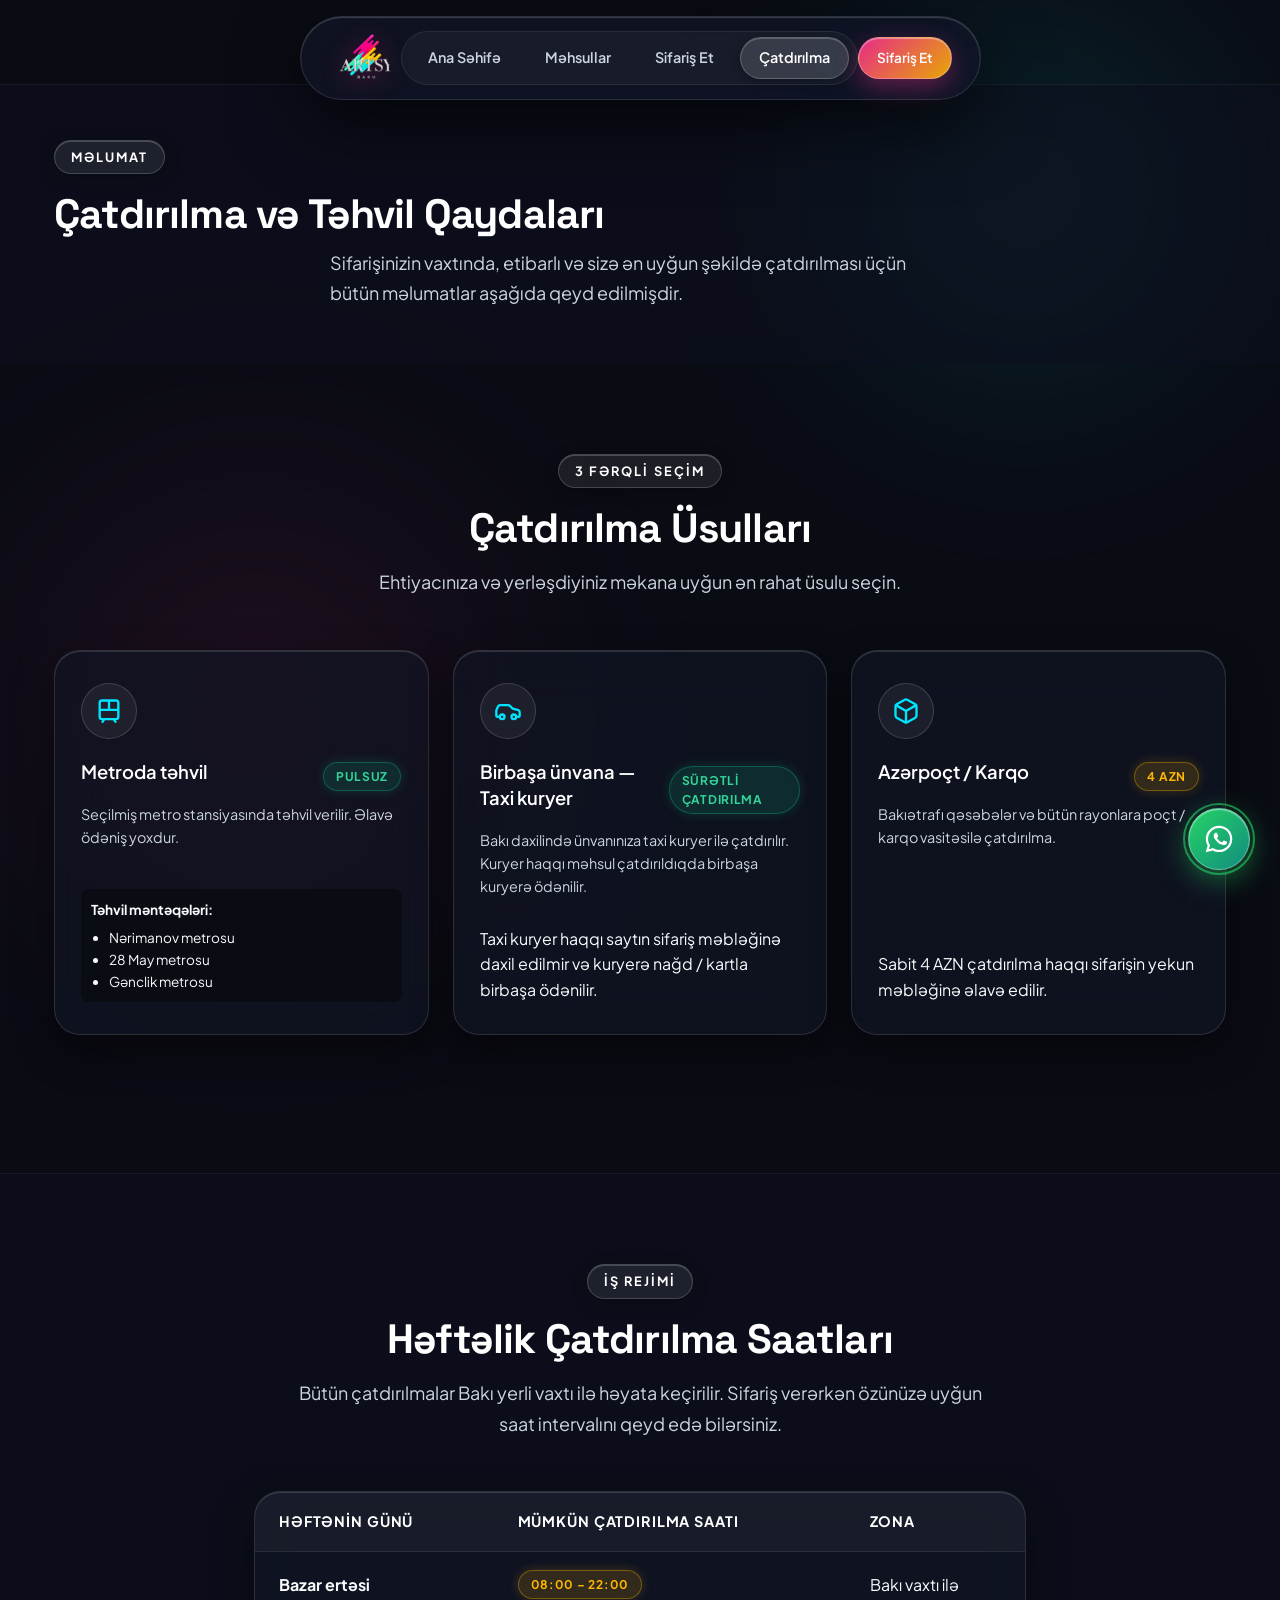
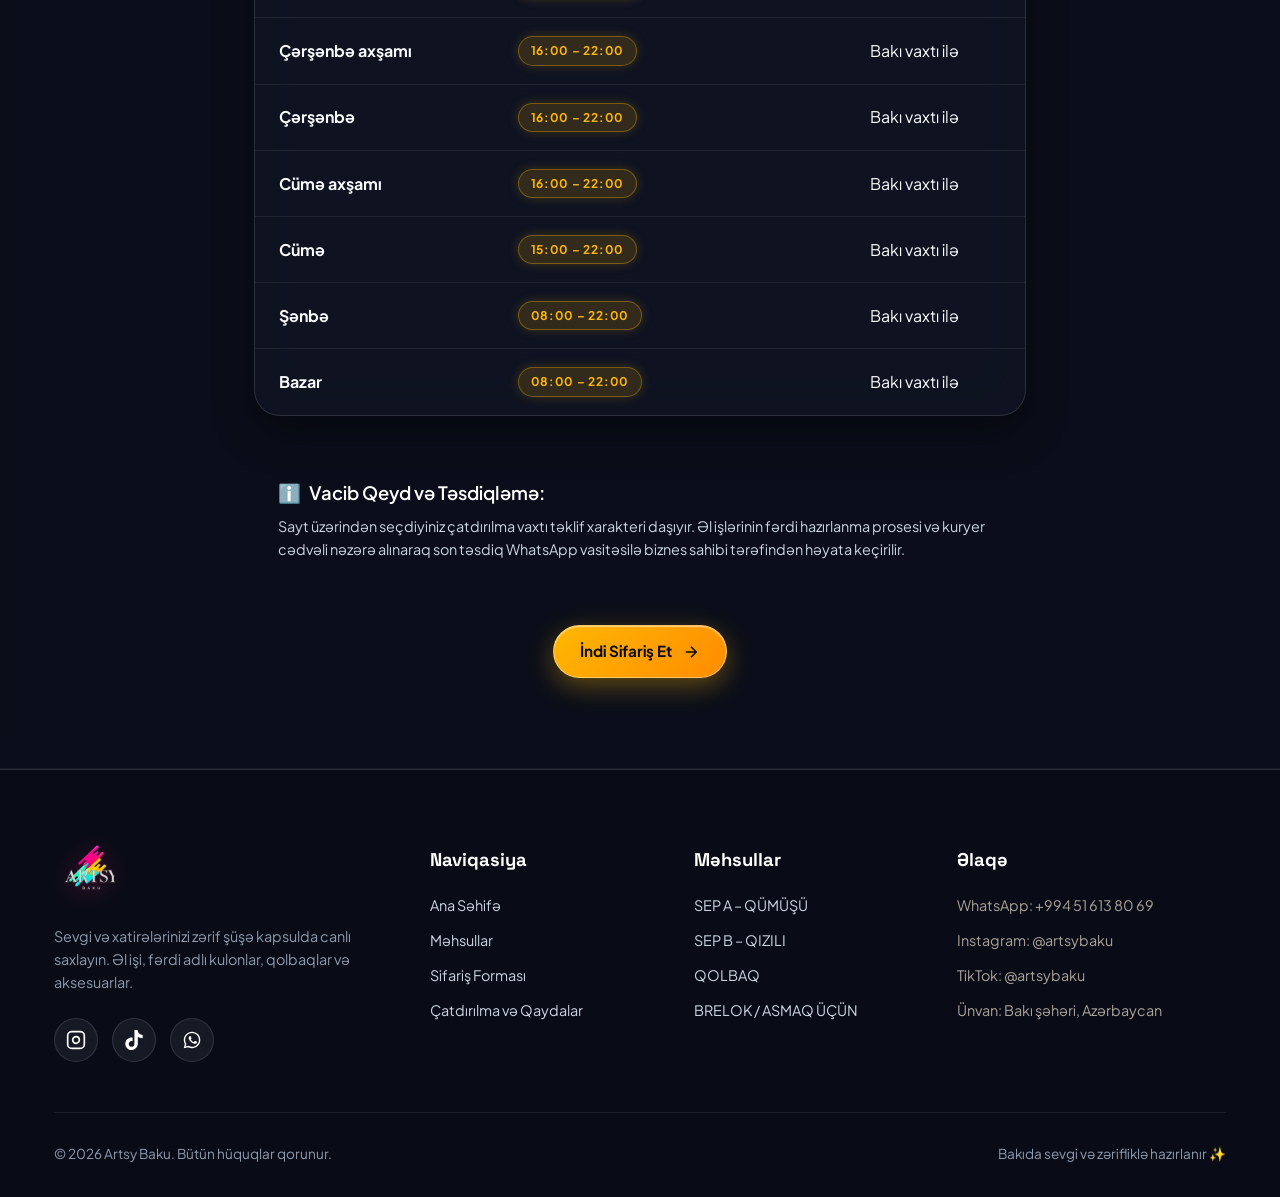
==== commit 52b70bf9: "feat: transform theme to Spatial UI and integrate 3D transparent logo" ====
--- a/delivery.html
+++ b/delivery.html
@@ -23,7 +23,7 @@
     <div class="container header-inner">
       <a href="index.html" class="brand-logo" aria-label="Artsy Baku Ana Səhifə">
         <img src="assets/images/branding/logo.png" alt="Artsy Baku" class="brand-logo-img" onerror="this.style.display='none'; this.nextElementSibling.style.display='flex';">
-        <span class="brand-logo-fallback">
+        <span class="brand-logo-fallback" style="display: none;">
           <span class="logo-serif">Artsy</span>
           <span class="logo-accent">Baku</span>
         </span>
@@ -52,7 +52,8 @@
   <aside class="mobile-menu-drawer">
     <div>
       <a href="index.html" class="brand-logo" style="margin-bottom: 28px;">
-        <span class="brand-logo-fallback">
+        <img src="assets/images/branding/logo.png" alt="Artsy Baku" class="brand-logo-img" onerror="this.style.display='none'; this.nextElementSibling.style.display='flex';">
+        <span class="brand-logo-fallback" style="display: none;">
           <span class="logo-serif">Artsy</span>
           <span class="logo-accent">Baku</span>
         </span>
@@ -148,10 +149,13 @@
     <div class="container">
       <div class="footer-grid">
         <div class="footer-brand">
-          <div class="brand-logo-fallback">
-            <span class="logo-serif">Artsy</span>
-            <span class="logo-accent">Baku</span>
-          </div>
+          <a href="index.html" class="brand-logo" style="margin-bottom: 14px;">
+            <img src="assets/images/branding/logo.png" alt="Artsy Baku" class="brand-logo-img" onerror="this.style.display='none'; this.nextElementSibling.style.display='flex';">
+            <span class="brand-logo-fallback" style="display: none;">
+              <span class="logo-serif">Artsy</span>
+              <span class="logo-accent">Baku</span>
+            </span>
+          </a>
           <p>Sevgi və xatirələrinizi zərif şüşə kapsulda canlı saxlayın. Əl işi, fərdi adlı kulonlar, qolbaqlar və aksesuarlar.</p>
           <div class="footer-social-links">
             <a href="https://www.instagram.com/artsybaku?rpxt=MWowZDJzYm9rZ29ocg==" target="_blank" rel="noopener" data-business="instagram-link" class="social-btn" aria-label="Instagram">
--- a/css/style.css
+++ b/css/style.css
@@ -1,67 +1,86 @@
 /* ============================================================
-   ARTSY BAKU — ƏSAS DİZAYN SİSTEMİ VƏ ÜMUMİ STİLLƏR
+   ARTSY BAKU — SPATIAL UI DESIGN SYSTEM & GLOBAL TOKENS
+   Inspired by visionOS / Spatial Computing aesthetics:
+   Frosted glass, dimensional depth, specular highlights & luminous chromatic accents.
    ============================================================ */
 
-@import url('https://fonts.googleapis.com/css2?family=Playfair+Display:ital,wght@0,400;0,500;0,600;0,700;1,400&family=Plus+Jakarta+Sans:wght@300;400;500;600;700&display=swap');
+@import url('https://fonts.googleapis.com/css2?family=Plus+Jakarta+Sans:wght@300;400;500;600;700;800&family=Space+Grotesk:wght@500;600;700&display=swap');
 
 :root {
-  /* Əsas Rəng Palitrası */
-  --bg-primary: #FAF8F5;
-  --bg-surface: #FFFFFF;
-  --bg-secondary: #F4EFEB;
-  --bg-card: #FFFFFF;
-  --bg-dark: #1A1816;
-
-  --text-primary: #1E1B18;
-  --text-secondary: #59534C;
-  --text-muted: #8C847A;
+  /* Spatial Canvas Base (Deep Cosmic Obsidian) */
+  --bg-primary: #0A0C14;
+  --bg-secondary: #0F121F;
+  --bg-canvas-glow: radial-gradient(circle at 50% 0%, rgba(255, 46, 147, 0.12) 0%, transparent 45%),
+                    radial-gradient(circle at 90% 20%, rgba(0, 229, 255, 0.1) 0%, transparent 40%),
+                    radial-gradient(circle at 10% 60%, rgba(255, 183, 3, 0.08) 0%, transparent 45%),
+                    #0A0C14;
+
+  /* Spatial Glass Surfaces */
+  --glass-base: rgba(18, 22, 38, 0.65);
+  --glass-elevated: rgba(26, 32, 54, 0.75);
+  --glass-subtle: rgba(255, 255, 255, 0.04);
+  --glass-highlight: rgba(255, 255, 255, 0.09);
+  --glass-border: rgba(255, 255, 255, 0.12);
+  --glass-border-bright: rgba(255, 255, 255, 0.24);
+
+  /* Typography Colors */
+  --text-primary: #F8FAFC;
+  --text-secondary: #CBD5E1;
+  --text-muted: #8E9BAE;
   --text-light: #FFFFFF;
 
-  --gold: #C5A059;
-  --gold-hover: #AF8B45;
-  --gold-light: #E7D5B2;
-  --gold-subtle: #F9F5EC;
-  
-  --rose: #D96A83;
-  --rose-soft: #FCF1F3;
-  
-  --success: #2E8B57;
-  --success-bg: #E8F5E9;
-  --danger: #D32F2F;
-  --danger-bg: #FFEBEE;
-  --warning: #ED6C02;
-
-  --border-color: #E8E2D9;
-  --border-light: #F2ECE3;
-  --border-focus: #C5A059;
-
-  /* Tipoqrafiya */
-  --font-serif: 'Playfair Display', Georgia, serif;
-  --font-sans: 'Plus Jakarta Sans', -apple-system, BlinkMacSystemFont, 'Segoe UI', Roboto, sans-serif;
-
-  /* Kölgələr */
-  --shadow-sm: 0 2px 8px rgba(30, 27, 24, 0.04);
-  --shadow-md: 0 8px 24px rgba(30, 27, 24, 0.06);
-  --shadow-lg: 0 16px 40px rgba(30, 27, 24, 0.08);
-  --shadow-gold: 0 8px 25px rgba(197, 160, 89, 0.25);
-
-  /* Radius */
-  --radius-sm: 6px;
-  --radius-md: 12px;
-  --radius-lg: 20px;
+  /* Chromatic Logo Accents (Pink, Gold, Cyan) */
+  --accent-pink: #FF2E93;
+  --accent-pink-glow: rgba(255, 46, 147, 0.4);
+  --accent-gold: #FFB703;
+  --accent-gold-glow: rgba(255, 183, 3, 0.35);
+  --accent-cyan: #00E5FF;
+  --accent-cyan-glow: rgba(0, 229, 255, 0.35);
+
+  --gold: #FFB703;
+  --gold-hover: #FFA200;
+  --gold-light: #FFE082;
+  --gold-subtle: rgba(255, 183, 3, 0.12);
+
+  /* Status Colors */
+  --success: #10B981;
+  --success-bg: rgba(16, 185, 129, 0.14);
+  --danger: #EF4444;
+  --danger-bg: rgba(239, 68, 68, 0.16);
+  --warning: #F59E0B;
+
+  /* Spatial Lighting & Shadows */
+  --shadow-glass: 0 16px 40px rgba(0, 0, 0, 0.45), inset 0 1px 0 rgba(255, 255, 255, 0.14);
+  --shadow-glass-lg: 0 24px 70px rgba(0, 0, 0, 0.65), inset 0 1px 1px rgba(255, 255, 255, 0.2);
+  --shadow-glow-pink: 0 8px 30px rgba(255, 46, 147, 0.3);
+  --shadow-glow-cyan: 0 8px 30px rgba(0, 229, 255, 0.3);
+  --shadow-glow-gold: 0 8px 30px rgba(255, 183, 3, 0.3);
+
+  /* Blur Filters */
+  --blur-glass: blur(28px);
+  --blur-subtle: blur(14px);
+
+  /* Radii */
+  --radius-sm: 8px;
+  --radius-md: 16px;
+  --radius-lg: 26px;
   --radius-pill: 9999px;
 
-  /* Keçidlər */
-  --transition-fast: 0.2s ease;
-  --transition-normal: 0.3s cubic-bezier(0.16, 1, 0.3, 1);
-  --transition-slow: 0.5s cubic-bezier(0.16, 1, 0.3, 1);
-
-  /* Ölçülər */
-  --container-max: 1200px;
-  --header-height: 80px;
-}
-
-/* Reset və Əsas Tənzimləmələr */
+  /* Transitions */
+  --transition-fast: 0.2s cubic-bezier(0.2, 0.8, 0.2, 1);
+  --transition-normal: 0.35s cubic-bezier(0.16, 1, 0.3, 1);
+  --transition-slow: 0.6s cubic-bezier(0.16, 1, 0.3, 1);
+
+  /* Fonts */
+  --font-serif: 'Space Grotesk', -apple-system, BlinkMacSystemFont, sans-serif;
+  --font-sans: 'Plus Jakarta Sans', -apple-system, BlinkMacSystemFont, sans-serif;
+
+  /* Layout */
+  --container-max: 1220px;
+  --header-height: 84px;
+}
+
+/* Reset */
 *, *::before, *::after {
   box-sizing: border-box;
   margin: 0;
@@ -78,15 +97,45 @@
 body {
   font-family: var(--font-sans);
   background-color: var(--bg-primary);
+  background-image: var(--bg-canvas-glow);
+  background-attachment: fixed;
+  background-size: cover;
   color: var(--text-primary);
   line-height: 1.6;
   min-height: 100vh;
   display: flex;
   flex-direction: column;
   overflow-x: hidden;
-}
-
-/* Şəkillər */
+  position: relative;
+}
+
+/* Ambient spatial light orbs in background */
+body::before {
+  content: '';
+  position: fixed;
+  top: -10vw;
+  right: -5vw;
+  width: 50vw;
+  height: 50vw;
+  background: radial-gradient(circle, rgba(0, 229, 255, 0.12) 0%, transparent 65%);
+  filter: blur(80px);
+  pointer-events: none;
+  z-index: 0;
+}
+
+body::after {
+  content: '';
+  position: fixed;
+  bottom: -15vw;
+  left: -10vw;
+  width: 60vw;
+  height: 60vw;
+  background: radial-gradient(circle, rgba(255, 46, 147, 0.1) 0%, transparent 65%);
+  filter: blur(90px);
+  pointer-events: none;
+  z-index: 0;
+}
+
 img {
   max-width: 100%;
   height: auto;
@@ -96,7 +145,7 @@
 a {
   color: inherit;
   text-decoration: none;
-  transition: color var(--transition-fast);
+  transition: all var(--transition-fast);
 }
 
 button, input, select, textarea {
@@ -114,7 +163,6 @@
   list-style: none;
 }
 
-/* Konteyner */
 .container {
   width: 100%;
   max-width: var(--container-max);
@@ -122,31 +170,36 @@
   margin-right: auto;
   padding-left: 24px;
   padding-right: 24px;
-}
-
-/* Tipoqrafiya Sinifləri */
+  position: relative;
+  z-index: 1;
+}
+
+/* Typography Hierarchy */
 .heading-xl {
   font-family: var(--font-serif);
-  font-size: clamp(2.4rem, 4.5vw, 3.8rem);
-  font-weight: 600;
-  line-height: 1.15;
-  letter-spacing: -0.02em;
-  color: var(--text-primary);
+  font-size: clamp(2.4rem, 4.8vw, 4.2rem);
+  font-weight: 700;
+  line-height: 1.1;
+  letter-spacing: -0.03em;
+  color: #FFFFFF;
+  text-shadow: 0 4px 20px rgba(0, 0, 0, 0.4);
 }
 
 .heading-lg {
   font-family: var(--font-serif);
-  font-size: clamp(1.8rem, 3vw, 2.5rem);
-  font-weight: 600;
-  line-height: 1.25;
-  letter-spacing: -0.01em;
+  font-size: clamp(1.8rem, 3.2vw, 2.7rem);
+  font-weight: 700;
+  line-height: 1.2;
+  letter-spacing: -0.02em;
+  color: #FFFFFF;
 }
 
 .heading-md {
   font-family: var(--font-serif);
-  font-size: clamp(1.4rem, 2.2vw, 1.8rem);
+  font-size: clamp(1.4rem, 2.2vw, 1.85rem);
   font-weight: 600;
   line-height: 1.3;
+  color: #FFFFFF;
 }
 
 .heading-sm {
@@ -154,6 +207,7 @@
   font-size: 1.15rem;
   font-weight: 600;
   line-height: 1.4;
+  color: #FFFFFF;
 }
 
 .text-lead {
@@ -167,32 +221,36 @@
   font-size: 0.9rem;
 }
 
+/* Spatial Pill Tag */
 .section-tag {
   display: inline-flex;
   align-items: center;
   gap: 8px;
   font-size: 0.8rem;
-  font-weight: 600;
+  font-weight: 700;
   text-transform: uppercase;
-  letter-spacing: 0.14em;
-  color: var(--gold-hover);
-  background-color: var(--gold-subtle);
-  padding: 6px 14px;
+  letter-spacing: 0.16em;
+  color: #FFFFFF;
+  background: rgba(255, 255, 255, 0.08);
+  border: 1px solid rgba(255, 255, 255, 0.18);
+  padding: 6px 16px;
   border-radius: var(--radius-pill);
-  margin-bottom: 14px;
+  margin-bottom: 16px;
+  backdrop-filter: var(--blur-subtle);
+  box-shadow: 0 4px 16px rgba(0,0,0,0.25), inset 0 1px 0 rgba(255,255,255,0.2);
 }
 
 .section-header {
   text-align: center;
-  max-width: 680px;
-  margin: 0 auto 48px auto;
+  max-width: 720px;
+  margin: 0 auto 52px auto;
 }
 
 .section-header .heading-lg {
-  margin-bottom: 12px;
-}
-
-/* Düymələr */
+  margin-bottom: 14px;
+}
+
+/* Spatial Buttons */
 .btn {
   display: inline-flex;
   align-items: center;
@@ -205,60 +263,76 @@
   transition: all var(--transition-normal);
   text-align: center;
   white-space: nowrap;
-}
-
+  position: relative;
+  overflow: hidden;
+}
+
+/* Primary Spatial Luminous Button */
 .btn-primary {
-  background-color: var(--text-primary);
-  color: #FFFFFF;
-  box-shadow: 0 4px 14px rgba(30, 27, 24, 0.15);
+  background: linear-gradient(135deg, rgba(255, 46, 147, 0.9) 0%, rgba(255, 183, 3, 0.9) 100%);
+  color: #FFFFFF;
+  border: 1px solid rgba(255, 255, 255, 0.3);
+  box-shadow: 0 8px 24px rgba(255, 46, 147, 0.35), inset 0 1px 1px rgba(255, 255, 255, 0.4);
 }
 
 .btn-primary:hover {
-  background-color: var(--gold);
-  color: #FFFFFF;
-  box-shadow: var(--shadow-gold);
+  transform: translateY(-2px) scale(1.02);
+  box-shadow: 0 12px 32px rgba(255, 46, 147, 0.5), inset 0 1px 1px rgba(255, 255, 255, 0.6);
+  filter: brightness(1.1);
+  color: #FFFFFF;
+}
+
+/* Secondary Frosted Glass Button */
+.btn-secondary {
+  background: rgba(255, 255, 255, 0.08);
+  color: #FFFFFF;
+  border: 1px solid var(--glass-border);
+  backdrop-filter: var(--blur-subtle);
+  box-shadow: var(--shadow-glass);
+}
+
+.btn-secondary:hover {
+  background: rgba(255, 255, 255, 0.15);
+  border-color: var(--glass-border-bright);
   transform: translateY(-2px);
-}
-
+  color: #FFFFFF;
+  box-shadow: 0 8px 24px rgba(0, 0, 0, 0.4), inset 0 1px 0 rgba(255, 255, 255, 0.3);
+}
+
+/* Gold Gradient Button */
 .btn-gold {
-  background: linear-gradient(135deg, var(--gold) 0%, var(--gold-hover) 100%);
-  color: #FFFFFF;
-  box-shadow: var(--shadow-gold);
+  background: linear-gradient(135deg, #FFB703 0%, #FF8C00 100%);
+  color: #0A0C14;
+  font-weight: 700;
+  border: 1px solid rgba(255, 255, 255, 0.4);
+  box-shadow: 0 8px 26px rgba(255, 183, 3, 0.35), inset 0 1px 1px rgba(255, 255, 255, 0.5);
 }
 
 .btn-gold:hover {
+  transform: translateY(-2px) scale(1.02);
   filter: brightness(1.08);
-  transform: translateY(-2px);
-}
-
-.btn-secondary {
-  background-color: var(--bg-surface);
-  color: var(--text-primary);
-  border: 1px solid var(--border-color);
-  box-shadow: var(--shadow-sm);
-}
-
-.btn-secondary:hover {
-  border-color: var(--gold);
-  color: var(--gold-hover);
-  background-color: var(--gold-subtle);
-  transform: translateY(-2px);
-}
-
+  box-shadow: 0 12px 34px rgba(255, 183, 3, 0.5);
+  color: #0A0C14;
+}
+
+/* WhatsApp Luminous Button */
 .btn-whatsapp {
-  background: linear-gradient(135deg, #25D366 0%, #1EBE5D 100%);
-  color: #FFFFFF;
-  box-shadow: 0 6px 20px rgba(37, 211, 102, 0.28);
+  background: linear-gradient(135deg, #25D366 0%, #128C7E 100%);
+  color: #FFFFFF;
+  font-weight: 700;
+  border: 1px solid rgba(255, 255, 255, 0.3);
+  box-shadow: 0 8px 26px rgba(37, 211, 102, 0.35), inset 0 1px 1px rgba(255, 255, 255, 0.4);
 }
 
 .btn-whatsapp:hover {
-  filter: brightness(1.06);
-  transform: translateY(-2px);
-  box-shadow: 0 8px 25px rgba(37, 211, 102, 0.38);
+  transform: translateY(-2px) scale(1.02);
+  filter: brightness(1.1);
+  box-shadow: 0 12px 34px rgba(37, 211, 102, 0.5);
+  color: #FFFFFF;
 }
 
 .btn-sm {
-  padding: 8px 16px;
+  padding: 9px 18px;
   font-size: 0.85rem;
 }
 
@@ -266,47 +340,59 @@
   width: 100%;
 }
 
-/* Bölmə məsafələri */
+/* Section Containers */
 .section {
-  padding: 80px 0;
+  padding: 90px 0;
+  position: relative;
+  z-index: 1;
 }
 
 .section-sm {
-  padding: 50px 0;
+  padding: 55px 0;
+  position: relative;
+  z-index: 1;
 }
 
 .bg-secondary {
-  background-color: var(--bg-secondary);
+  background: rgba(14, 18, 32, 0.55);
+  backdrop-filter: var(--blur-subtle);
+  border-top: 1px solid rgba(255, 255, 255, 0.05);
+  border-bottom: 1px solid rgba(255, 255, 255, 0.05);
 }
 
 .bg-white {
-  background-color: var(--bg-surface);
-}
-
-/* Badge */
+  background: transparent;
+}
+
+/* Badges */
 .badge {
   display: inline-flex;
   align-items: center;
-  padding: 4px 10px;
+  padding: 4px 12px;
   font-size: 0.75rem;
-  font-weight: 600;
+  font-weight: 700;
   border-radius: var(--radius-pill);
   text-transform: uppercase;
-  letter-spacing: 0.05em;
+  letter-spacing: 0.06em;
+  backdrop-filter: var(--blur-subtle);
 }
 
 .badge-gold {
-  background: var(--gold-subtle);
-  color: var(--gold-hover);
-  border: 1px solid var(--gold-light);
+  background: rgba(255, 183, 3, 0.15);
+  color: #FFB703;
+  border: 1px solid rgba(255, 183, 3, 0.35);
+  box-shadow: 0 0 12px rgba(255, 183, 3, 0.2);
 }
 
 .badge-green {
-  background: var(--success-bg);
-  color: var(--success);
+  background: rgba(16, 185, 129, 0.15);
+  color: #34D399;
+  border: 1px solid rgba(16, 185, 129, 0.35);
+  box-shadow: 0 0 12px rgba(16, 185, 129, 0.2);
 }
 
 .badge-red {
-  background: var(--danger-bg);
-  color: var(--danger);
-}
+  background: rgba(239, 68, 68, 0.15);
+  color: #F87171;
+  border: 1px solid rgba(239, 68, 68, 0.35);
+}
--- a/css/components.css
+++ b/css/components.css
@@ -1,105 +1,120 @@
 /* ============================================================
-   ARTSY BAKU — KOMPONENTLƏR VƏ XÜSUSİ MODULLAR
+   ARTSY BAKU — SPATIAL UI COMPONENTS & FROSTED GLASS MODULES
+   visionOS / Spatial Computing inspired depth, materials & illumination
    ============================================================ */
 
-/* 1. NAVİQASİYA VƏ HEADER */
+/* 1. FLOATING SPATIAL GLASS HEADER */
 .site-header {
   position: sticky;
-  top: 0;
+  top: 16px;
   z-index: 1000;
-  background-color: rgba(250, 248, 245, 0.92);
-  backdrop-filter: blur(12px);
-  -webkit-backdrop-filter: blur(12px);
-  border-bottom: 1px solid var(--border-color);
+  margin: 0 auto;
+  max-width: var(--container-max);
+  padding: 0 24px;
+  background: transparent;
   transition: all var(--transition-normal);
+}
+
+.header-inner {
+  display: flex;
+  align-items: center;
+  justify-content: space-between;
   height: var(--header-height);
-  display: flex;
-  align-items: center;
-}
-
-.site-header.scrolled {
-  background-color: rgba(255, 255, 255, 0.96);
-  box-shadow: var(--shadow-sm);
-  height: 70px;
-}
-
-.header-inner {
-  display: flex;
-  align-items: center;
-  justify-content: space-between;
-}
-
-/* Loqo və Brendinq */
+  padding: 0 28px;
+  background: rgba(18, 22, 38, 0.72);
+  backdrop-filter: var(--blur-glass) saturate(190%);
+  -webkit-backdrop-filter: var(--blur-glass) saturate(190%);
+  border: 1px solid var(--glass-border);
+  border-radius: var(--radius-pill);
+  box-shadow: var(--shadow-glass-lg);
+  transition: all var(--transition-normal);
+}
+
+.site-header.scrolled .header-inner {
+  background: rgba(14, 18, 32, 0.88);
+  border-color: var(--glass-border-bright);
+  height: 72px;
+  box-shadow: 0 20px 50px rgba(0, 0, 0, 0.6), inset 0 1px 0 rgba(255, 255, 255, 0.25);
+}
+
+/* Brand Logo with 3D Transparent Image */
 .brand-logo {
   display: inline-flex;
   align-items: center;
   gap: 12px;
   text-decoration: none;
+  filter: drop-shadow(0 2px 8px rgba(0,0,0,0.4));
+  transition: transform var(--transition-fast);
+}
+
+.brand-logo:hover {
+  transform: scale(1.03);
 }
 
 .brand-logo-img {
-  height: 42px;
+  height: 48px;
   width: auto;
   object-fit: contain;
+  filter: drop-shadow(0 4px 12px rgba(255, 46, 147, 0.3));
 }
 
 .brand-logo-fallback {
   display: flex;
   align-items: baseline;
-  gap: 5px;
+  gap: 6px;
 }
 
 .brand-logo-fallback .logo-serif {
   font-family: var(--font-serif);
-  font-size: 1.75rem;
-  font-weight: 700;
-  color: var(--text-primary);
+  font-size: 1.7rem;
+  font-weight: 700;
   letter-spacing: -0.02em;
+  background: linear-gradient(135deg, #FFFFFF 0%, #E2E8F0 50%, #FFB703 100%);
+  -webkit-background-clip: text;
+  -webkit-text-fill-color: transparent;
 }
 
 .brand-logo-fallback .logo-accent {
   font-family: var(--font-sans);
-  font-size: 0.95rem;
-  font-weight: 700;
-  letter-spacing: 0.16em;
+  font-size: 0.9rem;
+  font-weight: 800;
+  letter-spacing: 0.2em;
   text-transform: uppercase;
-  color: var(--gold);
-}
-
-/* Əsas Menyu */
+  color: var(--accent-cyan);
+  text-shadow: 0 0 12px var(--accent-cyan-glow);
+}
+
+/* Spatial Pill Navigation */
 .nav-menu {
   display: flex;
   align-items: center;
-  gap: 32px;
+  gap: 8px;
+  background: rgba(255, 255, 255, 0.04);
+  padding: 5px 8px;
+  border-radius: var(--radius-pill);
+  border: 1px solid rgba(255, 255, 255, 0.08);
 }
 
 .nav-link {
-  font-size: 0.95rem;
-  font-weight: 500;
+  font-size: 0.9rem;
+  font-weight: 600;
   color: var(--text-secondary);
   position: relative;
-  padding: 8px 0;
-}
-
-.nav-link::after {
-  content: '';
-  position: absolute;
-  bottom: 0;
-  left: 0;
-  width: 0;
-  height: 2px;
-  background-color: var(--gold);
-  transition: width var(--transition-normal);
-}
-
-.nav-link:hover,
+  padding: 8px 18px;
+  border-radius: var(--radius-pill);
+  transition: all var(--transition-fast);
+}
+
+.nav-link:hover {
+  color: #FFFFFF;
+  background: rgba(255, 255, 255, 0.08);
+}
+
 .nav-link.active {
-  color: var(--text-primary);
-}
-
-.nav-link.active::after,
-.nav-link:hover::after {
-  width: 100%;
+  color: #FFFFFF;
+  background: rgba(255, 255, 255, 0.14);
+  border: 1px solid rgba(255, 255, 255, 0.2);
+  box-shadow: 0 2px 10px rgba(0, 0, 0, 0.25), inset 0 1px 0 rgba(255, 255, 255, 0.2);
 }
 
 .header-actions {
@@ -108,7 +123,7 @@
   gap: 16px;
 }
 
-/* Mobil Menyu Düyməsi */
+/* Mobile Toggle */
 .mobile-nav-toggle {
   display: none;
   flex-direction: column;
@@ -116,18 +131,19 @@
   align-items: center;
   width: 44px;
   height: 44px;
-  border-radius: var(--radius-sm);
-  background-color: var(--bg-surface);
-  border: 1px solid var(--border-color);
+  border-radius: var(--radius-pill);
+  background: rgba(255, 255, 255, 0.08);
+  border: 1px solid var(--glass-border);
   gap: 5px;
   z-index: 1100;
+  backdrop-filter: var(--blur-subtle);
 }
 
 .mobile-nav-toggle span {
   display: block;
-  width: 22px;
+  width: 20px;
   height: 2px;
-  background-color: var(--text-primary);
+  background-color: #FFFFFF;
   transition: all var(--transition-normal);
 }
 
@@ -143,7 +159,7 @@
   transform: translateY(-7px) rotate(-45deg);
 }
 
-/* Mobil Menyu Pərdəsi */
+/* Mobile Drawer */
 .mobile-menu-overlay {
   display: none;
   position: fixed;
@@ -151,8 +167,8 @@
   left: 0;
   width: 100%;
   height: 100vh;
-  background-color: rgba(26, 24, 22, 0.6);
-  backdrop-filter: blur(4px);
+  background: rgba(5, 7, 12, 0.75);
+  backdrop-filter: blur(12px);
   z-index: 1050;
   opacity: 0;
   pointer-events: none;
@@ -171,13 +187,15 @@
   width: 85%;
   max-width: 360px;
   height: 100vh;
-  background-color: var(--bg-surface);
+  background: rgba(16, 20, 36, 0.94);
+  backdrop-filter: var(--blur-glass);
+  border-left: 1px solid var(--glass-border);
   z-index: 1060;
   padding: 90px 28px 36px 28px;
   display: flex;
   flex-direction: column;
   justify-content: space-between;
-  box-shadow: -10px 0 30px rgba(0,0,0,0.15);
+  box-shadow: -15px 0 45px rgba(0, 0, 0, 0.6);
   transition: right var(--transition-normal);
   overflow-y: auto;
 }
@@ -189,43 +207,46 @@
 .mobile-nav-links {
   display: flex;
   flex-direction: column;
-  gap: 16px;
+  gap: 12px;
 }
 
 .mobile-nav-links .nav-link {
   font-size: 1.15rem;
   font-weight: 600;
-  padding: 12px 0;
-  border-bottom: 1px solid var(--border-light);
-}
-
-/* 2. HERO BÖLMƏSİ */
+  padding: 14px 18px;
+  border-radius: var(--radius-md);
+  border: 1px solid transparent;
+}
+
+.mobile-nav-links .nav-link.active {
+  border-color: var(--glass-border);
+  background: rgba(255, 255, 255, 0.08);
+}
+
+/* 2. SPATIAL HERO SECTION */
 .hero-section {
   position: relative;
-  padding: 60px 0 90px 0;
+  padding: 70px 0 100px 0;
   overflow: hidden;
-  background: radial-gradient(circle at 85% 15%, rgba(223, 190, 126, 0.18) 0%, transparent 60%),
-              radial-gradient(circle at 10% 80%, rgba(217, 106, 131, 0.12) 0%, transparent 50%),
-              var(--bg-primary);
 }
 
 .hero-grid {
   display: grid;
-  grid-template-columns: 1.1fr 0.9fr;
+  grid-template-columns: 1.15fr 0.85fr;
   align-items: center;
   gap: 56px;
 }
 
 .hero-content {
-  max-width: 580px;
+  max-width: 600px;
 }
 
 .hero-content .heading-xl {
-  margin-bottom: 20px;
+  margin-bottom: 22px;
 }
 
 .hero-content .text-lead {
-  margin-bottom: 32px;
+  margin-bottom: 34px;
 }
 
 .hero-buttons {
@@ -233,14 +254,14 @@
   align-items: center;
   flex-wrap: wrap;
   gap: 16px;
-  margin-bottom: 36px;
+  margin-bottom: 38px;
 }
 
 .hero-features-list {
   display: flex;
   flex-wrap: wrap;
   gap: 20px;
-  border-top: 1px solid var(--border-color);
+  border-top: 1px solid rgba(255, 255, 255, 0.1);
   padding-top: 24px;
 }
 
@@ -254,11 +275,12 @@
 }
 
 .hero-feature-item svg {
-  color: var(--gold);
+  color: var(--accent-cyan);
+  filter: drop-shadow(0 0 6px var(--accent-cyan-glow));
   flex-shrink: 0;
 }
 
-/* Hero Görünüş Kompozisiyası */
+/* Hero Visual Card */
 .hero-visual {
   position: relative;
 }
@@ -267,65 +289,68 @@
   position: relative;
   border-radius: var(--radius-lg);
   overflow: hidden;
-  box-shadow: var(--shadow-lg);
-  border: 1px solid rgba(255, 255, 255, 0.8);
-  background-color: #FFFFFF;
+  box-shadow: var(--shadow-glass-lg);
+  border: 1px solid var(--glass-border-bright);
+  background: rgba(22, 28, 48, 0.5);
+  backdrop-filter: var(--blur-glass);
 }
 
 .hero-image-card img {
   width: 100%;
-  height: 480px;
+  height: 490px;
   object-fit: cover;
   transition: transform var(--transition-slow);
 }
 
 .hero-image-card:hover img {
-  transform: scale(1.03);
-}
-
+  transform: scale(1.04);
+}
+
+/* Glowing floating badge */
 .hero-floating-badge {
   position: absolute;
   bottom: 24px;
   left: -20px;
-  background: rgba(255, 255, 255, 0.94);
-  backdrop-filter: blur(10px);
-  padding: 16px 22px;
+  background: rgba(18, 24, 44, 0.85);
+  backdrop-filter: var(--blur-glass) saturate(180%);
+  padding: 16px 24px;
   border-radius: var(--radius-md);
-  box-shadow: var(--shadow-md);
-  border: 1px solid var(--border-light);
+  box-shadow: 0 16px 36px rgba(0, 0, 0, 0.5), inset 0 1px 0 rgba(255, 255, 255, 0.25);
+  border: 1px solid var(--glass-border-bright);
   display: flex;
   align-items: center;
   gap: 14px;
 }
 
 .badge-icon-box {
-  width: 44px;
-  height: 44px;
-  border-radius: var(--radius-pill);
-  background-color: var(--gold-subtle);
-  color: var(--gold-hover);
+  width: 46px;
+  height: 46px;
+  border-radius: var(--radius-pill);
+  background: linear-gradient(135deg, rgba(255, 46, 147, 0.2), rgba(255, 183, 3, 0.2));
+  border: 1px solid rgba(255, 255, 255, 0.25);
   display: flex;
   align-items: center;
   justify-content: center;
-  font-size: 1.25rem;
+  font-size: 1.35rem;
 }
 
 .badge-title {
-  font-size: 0.8rem;
+  font-size: 0.78rem;
   text-transform: uppercase;
-  letter-spacing: 0.08em;
+  letter-spacing: 0.1em;
   color: var(--text-muted);
-  font-weight: 600;
+  font-weight: 700;
 }
 
 .badge-value {
   font-family: var(--font-serif);
-  font-size: 1.25rem;
-  font-weight: 700;
-  color: var(--text-primary);
-}
-
-/* 3. ÜSTÜNLÜKLƏR BÖLMƏSİ */
+  font-size: 1.35rem;
+  font-weight: 700;
+  color: #FFFFFF;
+  text-shadow: 0 0 10px rgba(255, 183, 3, 0.3);
+}
+
+/* 3. SPATIAL FEATURE TILES */
 .features-grid {
   display: grid;
   grid-template-columns: repeat(auto-fit, minmax(240px, 1fr));
@@ -333,43 +358,60 @@
 }
 
 .feature-box {
-  background-color: var(--bg-surface);
-  border: 1px solid var(--border-color);
-  border-radius: var(--radius-md);
-  padding: 32px 24px;
+  background: var(--glass-base);
+  border: 1px solid var(--glass-border);
+  border-radius: var(--radius-lg);
+  padding: 34px 24px;
   text-align: center;
+  backdrop-filter: var(--blur-glass);
+  box-shadow: var(--shadow-glass);
   transition: all var(--transition-normal);
+  position: relative;
+  overflow: hidden;
+}
+
+.feature-box::before {
+  content: '';
+  position: absolute;
+  top: 0;
+  left: 0;
+  right: 0;
+  height: 1px;
+  background: linear-gradient(90deg, transparent, rgba(255, 255, 255, 0.3), transparent);
 }
 
 .feature-box:hover {
-  transform: translateY(-4px);
-  box-shadow: var(--shadow-md);
-  border-color: var(--gold-light);
+  transform: translateY(-6px);
+  background: var(--glass-elevated);
+  border-color: var(--glass-border-bright);
+  box-shadow: var(--shadow-glass-lg), 0 0 25px rgba(0, 229, 255, 0.15);
 }
 
 .feature-icon-wrapper {
-  width: 60px;
-  height: 60px;
-  margin: 0 auto 18px auto;
-  border-radius: var(--radius-pill);
-  background-color: var(--gold-subtle);
-  color: var(--gold-hover);
+  width: 62px;
+  height: 62px;
+  margin: 0 auto 20px auto;
+  border-radius: var(--radius-pill);
+  background: rgba(255, 255, 255, 0.06);
+  border: 1px solid rgba(255, 255, 255, 0.15);
   display: flex;
   align-items: center;
   justify-content: center;
-  font-size: 1.5rem;
+  font-size: 1.6rem;
+  box-shadow: inset 0 1px 1px rgba(255, 255, 255, 0.2);
 }
 
 .feature-box .heading-sm {
-  margin-bottom: 8px;
+  margin-bottom: 10px;
 }
 
 .feature-box p {
   font-size: 0.9rem;
   color: var(--text-secondary);
-}
-
-/* 4. MƏHSULLAR GRID VƏ KARTLARI */
+  line-height: 1.6;
+}
+
+/* 4. SPATIAL PRODUCT TILES */
 .products-grid {
   display: grid;
   grid-template-columns: repeat(auto-fit, minmax(280px, 1fr));
@@ -377,27 +419,41 @@
 }
 
 .product-card {
-  background-color: var(--bg-surface);
+  background: var(--glass-base);
   border-radius: var(--radius-lg);
-  border: 1px solid var(--border-color);
+  border: 1px solid var(--glass-border);
   overflow: hidden;
-  box-shadow: var(--shadow-sm);
+  box-shadow: var(--shadow-glass);
+  backdrop-filter: var(--blur-glass);
   transition: all var(--transition-normal);
   display: flex;
   flex-direction: column;
+  position: relative;
+}
+
+.product-card::before {
+  content: '';
+  position: absolute;
+  top: 0;
+  left: 0;
+  right: 0;
+  height: 1px;
+  background: linear-gradient(90deg, transparent, rgba(255, 255, 255, 0.35), transparent);
+  z-index: 3;
 }
 
 .product-card:hover {
-  transform: translateY(-6px);
-  box-shadow: var(--shadow-lg);
-  border-color: var(--gold-light);
+  transform: translateY(-8px) scale(1.01);
+  background: var(--glass-elevated);
+  border-color: var(--glass-border-bright);
+  box-shadow: var(--shadow-glass-lg), 0 0 35px rgba(255, 46, 147, 0.18);
 }
 
 .product-image-container {
   position: relative;
   width: 100%;
   padding-top: 100%; /* 1:1 Aspect Ratio */
-  background-color: #F8F6F2;
+  background: rgba(10, 14, 26, 0.8);
   overflow: hidden;
 }
 
@@ -412,7 +468,7 @@
 }
 
 .product-card:hover .product-image-container img {
-  transform: scale(1.05);
+  transform: scale(1.06);
 }
 
 .product-badge-overlay {
@@ -430,7 +486,7 @@
 }
 
 .product-content {
-  padding: 24px;
+  padding: 26px;
   display: flex;
   flex-direction: column;
   flex-grow: 1;
@@ -440,46 +496,47 @@
   display: flex;
   align-items: baseline;
   justify-content: space-between;
-  margin-bottom: 10px;
+  margin-bottom: 12px;
 }
 
 .product-title {
   font-family: var(--font-serif);
   font-size: 1.3rem;
-  font-weight: 600;
-  color: var(--text-primary);
+  font-weight: 700;
+  color: #FFFFFF;
 }
 
 .product-price {
   font-family: var(--font-sans);
-  font-size: 1.3rem;
-  font-weight: 700;
-  color: var(--gold-hover);
+  font-size: 1.35rem;
+  font-weight: 800;
+  color: var(--accent-gold);
+  text-shadow: 0 0 14px var(--accent-gold-glow);
   white-space: nowrap;
 }
 
 .product-description {
   font-size: 0.9rem;
   color: var(--text-secondary);
-  line-height: 1.55;
-  margin-bottom: 20px;
+  line-height: 1.6;
+  margin-bottom: 22px;
   flex-grow: 1;
 }
 
-/* Gül rəngləri mini seçimi kart daxilində */
+/* Card Flower Dots */
 .product-card-colors {
-  margin-bottom: 20px;
-  padding-top: 14px;
-  border-top: 1px solid var(--border-light);
+  margin-bottom: 22px;
+  padding-top: 16px;
+  border-top: 1px solid rgba(255, 255, 255, 0.08);
 }
 
 .product-card-colors-label {
-  font-size: 0.8rem;
-  font-weight: 600;
+  font-size: 0.78rem;
+  font-weight: 700;
   color: var(--text-muted);
   text-transform: uppercase;
-  letter-spacing: 0.05em;
-  margin-bottom: 8px;
+  letter-spacing: 0.08em;
+  margin-bottom: 10px;
   display: flex;
   justify-content: space-between;
 }
@@ -487,22 +544,23 @@
 .flower-dots-row {
   display: flex;
   align-items: center;
-  gap: 8px;
+  gap: 10px;
 }
 
 .flower-dot {
-  width: 20px;
-  height: 20px;
-  border-radius: var(--radius-pill);
-  border: 2px solid #FFFFFF;
-  box-shadow: 0 0 0 1px var(--border-color);
+  width: 22px;
+  height: 22px;
+  border-radius: var(--radius-pill);
+  border: 2px solid rgba(255, 255, 255, 0.3);
+  box-shadow: 0 2px 8px rgba(0,0,0,0.4);
   position: relative;
   cursor: pointer;
-  transition: transform var(--transition-fast);
+  transition: transform var(--transition-fast), box-shadow var(--transition-fast);
 }
 
 .flower-dot:hover {
-  transform: scale(1.2);
+  transform: scale(1.3);
+  box-shadow: 0 0 12px currentColor;
 }
 
 .product-card-actions {
@@ -511,39 +569,43 @@
   gap: 10px;
 }
 
-/* 5. GÜL RƏNGLƏRİ VİZUAL BÖLMƏSİ (İSTİNAD) */
+/* 5. FLOWER REFERENCE SPATIAL BOARD */
 .flower-reference-section {
-  background-color: var(--bg-surface);
+  background: var(--glass-base);
   border-radius: var(--radius-lg);
-  border: 1px solid var(--border-color);
-  padding: 36px 30px;
-  margin-bottom: 48px;
+  border: 1px solid var(--glass-border);
+  padding: 38px 32px;
+  margin-bottom: 50px;
+  backdrop-filter: var(--blur-glass);
+  box-shadow: var(--shadow-glass-lg);
 }
 
 .flower-reference-grid {
   display: grid;
   grid-template-columns: repeat(6, 1fr);
   gap: 16px;
-  margin-top: 24px;
+  margin-top: 26px;
 }
 
 .flower-reference-card {
-  background: var(--bg-primary);
-  border: 1px solid var(--border-color);
+  background: rgba(255, 255, 255, 0.03);
+  border: 1px solid rgba(255, 255, 255, 0.08);
   border-radius: var(--radius-md);
-  padding: 16px 10px;
+  padding: 18px 12px;
   text-align: center;
   position: relative;
   transition: all var(--transition-fast);
+  backdrop-filter: var(--blur-subtle);
 }
 
 .flower-reference-card:hover {
-  transform: translateY(-3px);
-  border-color: var(--gold);
+  transform: translateY(-4px);
+  background: rgba(255, 255, 255, 0.08);
+  border-color: var(--glass-border-bright);
 }
 
 .flower-reference-card.unavailable {
-  opacity: 0.45;
+  opacity: 0.35;
   filter: grayscale(0.8);
 }
 
@@ -553,7 +615,8 @@
   left: 8px;
   width: 22px;
   height: 22px;
-  background-color: var(--text-primary);
+  background: rgba(255, 255, 255, 0.12);
+  border: 1px solid rgba(255, 255, 255, 0.2);
   color: #FFFFFF;
   border-radius: var(--radius-pill);
   font-size: 0.75rem;
@@ -564,27 +627,32 @@
 }
 
 .flower-reference-swatch {
-  width: 44px;
-  height: 44px;
-  border-radius: var(--radius-pill);
-  margin: 8px auto 10px auto;
-  border: 3px solid #FFFFFF;
-  box-shadow: 0 2px 10px rgba(0,0,0,0.12);
+  width: 48px;
+  height: 48px;
+  border-radius: var(--radius-pill);
+  margin: 10px auto 12px auto;
+  border: 3px solid rgba(255, 255, 255, 0.4);
+  box-shadow: 0 4px 18px rgba(0,0,0,0.5);
+  transition: transform var(--transition-fast);
+}
+
+.flower-reference-card:hover .flower-reference-swatch {
+  transform: scale(1.1);
 }
 
 .flower-reference-name {
-  font-size: 0.85rem;
-  font-weight: 600;
-  color: var(--text-primary);
+  font-size: 0.9rem;
+  font-weight: 700;
+  color: #FFFFFF;
 }
 
 .flower-reference-status {
-  font-size: 0.7rem;
+  font-size: 0.72rem;
   color: var(--text-muted);
   margin-top: 4px;
 }
 
-/* 6. ÇOXMƏHSULLU SİFARİŞ FORMASI (ORDER.HTML) */
+/* 6. SPATIAL MULTI-PRODUCT ORDER FORM */
 .order-layout {
   display: grid;
   grid-template-columns: 1.25fr 0.85fr;
@@ -593,70 +661,75 @@
 }
 
 .order-form-panel {
-  background-color: var(--bg-surface);
-  border: 1px solid var(--border-color);
+  background: var(--glass-base);
+  border: 1px solid var(--glass-border);
   border-radius: var(--radius-lg);
-  padding: 36px;
-  box-shadow: var(--shadow-sm);
+  padding: 38px;
+  box-shadow: var(--shadow-glass-lg);
+  backdrop-filter: var(--blur-glass);
 }
 
 .order-items-wrapper {
   display: flex;
   flex-direction: column;
-  gap: 24px;
+  gap: 26px;
   margin-bottom: 28px;
 }
 
-/* Tək məhsul sifariş kartı */
 .order-item-card {
-  background: var(--bg-primary);
-  border: 1px solid var(--border-color);
+  background: rgba(255, 255, 255, 0.03);
+  border: 1px solid rgba(255, 255, 255, 0.09);
   border-radius: var(--radius-md);
-  padding: 24px;
+  padding: 26px;
   position: relative;
   transition: all var(--transition-normal);
 }
 
 .order-item-card:hover {
-  border-color: var(--gold-light);
+  border-color: var(--glass-border-bright);
+  background: rgba(255, 255, 255, 0.05);
 }
 
 .order-item-header {
   display: flex;
   align-items: center;
   justify-content: space-between;
-  margin-bottom: 20px;
-  padding-bottom: 12px;
-  border-bottom: 1px solid var(--border-color);
+  margin-bottom: 22px;
+  padding-bottom: 14px;
+  border-bottom: 1px solid rgba(255, 255, 255, 0.08);
 }
 
 .order-item-number {
   font-weight: 700;
-  font-size: 0.95rem;
-  color: var(--gold-hover);
+  font-size: 1rem;
+  color: var(--accent-gold);
   display: flex;
   align-items: center;
   gap: 8px;
+  text-shadow: 0 0 10px var(--accent-gold-glow);
 }
 
 .btn-remove-item {
-  color: var(--danger);
+  color: #F87171;
   font-size: 0.85rem;
   font-weight: 600;
   display: inline-flex;
   align-items: center;
   gap: 6px;
-  padding: 4px 8px;
-  border-radius: var(--radius-sm);
-  transition: background-color var(--transition-fast);
+  padding: 6px 12px;
+  border-radius: var(--radius-pill);
+  background: rgba(239, 68, 68, 0.1);
+  border: 1px solid rgba(239, 68, 68, 0.2);
+  transition: all var(--transition-fast);
 }
 
 .btn-remove-item:hover {
-  background-color: var(--danger-bg);
+  background: rgba(239, 68, 68, 0.22);
+  transform: translateY(-1px);
 }
 
 .form-group {
-  margin-bottom: 20px;
+  margin-bottom: 22px;
 }
 
 .form-label {
@@ -668,7 +741,7 @@
 }
 
 .form-label .req {
-  color: var(--danger);
+  color: #F87171;
 }
 
 .form-label .help-text {
@@ -678,29 +751,37 @@
   margin-left: 6px;
 }
 
+/* Spatial Form Controls */
 .form-control {
   width: 100%;
-  padding: 12px 16px;
+  padding: 13px 18px;
   font-size: 0.95rem;
-  background-color: var(--bg-surface);
-  border: 1px solid var(--border-color);
+  background: rgba(255, 255, 255, 0.05);
+  border: 1px solid rgba(255, 255, 255, 0.14);
   border-radius: var(--radius-sm);
-  color: var(--text-primary);
-  transition: border-color var(--transition-fast), box-shadow var(--transition-fast);
+  color: #FFFFFF;
+  backdrop-filter: var(--blur-subtle);
+  transition: all var(--transition-fast);
 }
 
 .form-control:focus {
   outline: none;
-  border-color: var(--gold);
-  box-shadow: 0 0 0 3px rgba(197, 160, 89, 0.15);
-}
-
-/* Rəng seçicisi (Swatches) */
+  background: rgba(255, 255, 255, 0.08);
+  border-color: var(--accent-cyan);
+  box-shadow: 0 0 0 3px rgba(0, 229, 255, 0.2), inset 0 1px 0 rgba(255, 255, 255, 0.2);
+}
+
+select.form-control option {
+  background-color: #121626;
+  color: #FFFFFF;
+}
+
+/* Spatial Color Picker Swatches */
 .color-picker-grid {
   display: grid;
   grid-template-columns: repeat(auto-fill, minmax(95px, 1fr));
   gap: 10px;
-  margin-top: 8px;
+  margin-top: 10px;
 }
 
 .color-option {
@@ -718,85 +799,85 @@
   display: flex;
   flex-direction: column;
   align-items: center;
-  padding: 10px 8px;
-  background: var(--bg-surface);
-  border: 2px solid var(--border-color);
+  padding: 12px 8px;
+  background: rgba(255, 255, 255, 0.04);
+  border: 1.5px solid rgba(255, 255, 255, 0.1);
   border-radius: var(--radius-sm);
   transition: all var(--transition-fast);
   text-align: center;
+  backdrop-filter: var(--blur-subtle);
 }
 
 .color-option input[type="radio"]:checked + .color-option-box {
-  border-color: var(--gold);
-  background-color: var(--gold-subtle);
-  box-shadow: 0 0 0 2px rgba(197, 160, 89, 0.2);
+  border-color: #FFFFFF;
+  background: rgba(255, 255, 255, 0.14);
+  box-shadow: 0 0 18px rgba(255, 255, 255, 0.3), inset 0 1px 0 rgba(255, 255, 255, 0.4);
+  transform: translateY(-2px);
 }
 
 .color-circle {
-  width: 28px;
-  height: 28px;
+  width: 30px;
+  height: 30px;
   border-radius: var(--radius-pill);
   margin-bottom: 6px;
-  border: 2px solid #FFFFFF;
-  box-shadow: 0 1px 4px rgba(0,0,0,0.15);
+  border: 2.5px solid rgba(255, 255, 255, 0.5);
+  box-shadow: 0 2px 10px rgba(0,0,0,0.4);
 }
 
 .color-name {
-  font-size: 0.78rem;
-  font-weight: 600;
-  color: var(--text-primary);
+  font-size: 0.8rem;
+  font-weight: 700;
+  color: #FFFFFF;
 }
 
 .color-option.disabled {
-  opacity: 0.4;
+  opacity: 0.35;
   cursor: not-allowed;
-}
-
-.color-option.disabled .color-option-box {
-  background-color: #EEE;
-  border-style: dashed;
 }
 
 .color-status-note {
   font-size: 0.7rem;
-  color: var(--danger);
+  color: #F87171;
   margin-top: 2px;
 }
 
-/* Miqdar Tənzimləyici */
+/* Spatial Quantity Control */
 .quantity-control {
   display: inline-flex;
   align-items: center;
-  border: 1px solid var(--border-color);
-  border-radius: var(--radius-sm);
-  background-color: var(--bg-surface);
+  border: 1px solid rgba(255, 255, 255, 0.18);
+  border-radius: var(--radius-pill);
+  background: rgba(255, 255, 255, 0.06);
+  backdrop-filter: var(--blur-subtle);
   overflow: hidden;
+  box-shadow: inset 0 1px 1px rgba(255, 255, 255, 0.15);
 }
 
 .qty-btn {
-  width: 38px;
-  height: 38px;
+  width: 40px;
+  height: 40px;
   display: flex;
   align-items: center;
   justify-content: center;
   font-weight: 700;
-  font-size: 1.1rem;
-  color: var(--text-primary);
+  font-size: 1.15rem;
+  color: #FFFFFF;
   background: transparent;
   transition: background-color var(--transition-fast);
 }
 
 .qty-btn:hover {
-  background-color: var(--bg-secondary);
+  background-color: rgba(255, 255, 255, 0.15);
 }
 
 .qty-input {
   width: 44px;
-  height: 38px;
+  height: 40px;
   text-align: center;
   border: none;
-  font-weight: 600;
-  font-size: 0.95rem;
+  font-weight: 700;
+  font-size: 1rem;
+  color: #FFFFFF;
   background: transparent;
 }
 
@@ -808,45 +889,50 @@
   display: flex;
   align-items: center;
   justify-content: space-between;
-  margin-top: 18px;
-  padding-top: 14px;
-  border-top: 1px dashed var(--border-color);
+  margin-top: 20px;
+  padding-top: 16px;
+  border-top: 1px dashed rgba(255, 255, 255, 0.1);
 }
 
 .item-calc-price {
-  font-size: 0.9rem;
+  font-size: 0.95rem;
   color: var(--text-secondary);
 }
 
 .item-calc-price strong {
-  font-size: 1.05rem;
-  color: var(--text-primary);
-  margin-left: 4px;
-}
-
-/* Yeni Məhsul Əlavə Et Düyməsi */
+  font-size: 1.15rem;
+  color: var(--accent-gold);
+  margin-left: 6px;
+  text-shadow: 0 0 10px var(--accent-gold-glow);
+}
+
+/* Glowing Add Product Button */
 .btn-add-product {
   width: 100%;
-  padding: 14px;
-  border: 2px dashed var(--gold);
+  padding: 16px;
+  border: 1.5px dashed rgba(0, 229, 255, 0.45);
   border-radius: var(--radius-md);
-  background-color: var(--gold-subtle);
-  color: var(--gold-hover);
+  background: rgba(0, 229, 255, 0.06);
+  color: var(--accent-cyan);
   font-weight: 700;
   font-size: 0.95rem;
   display: flex;
   align-items: center;
   justify-content: center;
-  gap: 8px;
-  transition: all var(--transition-fast);
+  gap: 10px;
+  transition: all var(--transition-normal);
+  backdrop-filter: var(--blur-subtle);
 }
 
 .btn-add-product:hover {
-  background-color: #F4EAD3;
+  background: rgba(0, 229, 255, 0.12);
+  border-color: var(--accent-cyan);
+  box-shadow: 0 0 20px rgba(0, 229, 255, 0.25);
   transform: translateY(-2px);
-}
-
-/* 7. ÇATDIRILMA SEÇİMİ (RADIO KARTLAR) */
+  color: #FFFFFF;
+}
+
+/* 7. DELIVERY SELECTION RADIO CARDS */
 .delivery-options-grid {
   display: flex;
   flex-direction: column;
@@ -869,24 +955,25 @@
   display: flex;
   align-items: flex-start;
   gap: 16px;
-  padding: 18px;
-  background-color: var(--bg-surface);
-  border: 2px solid var(--border-color);
+  padding: 20px;
+  background: rgba(255, 255, 255, 0.03);
+  border: 1.5px solid rgba(255, 255, 255, 0.1);
   border-radius: var(--radius-md);
   transition: all var(--transition-fast);
+  backdrop-filter: var(--blur-subtle);
 }
 
 .delivery-radio-card input[type="radio"]:checked + .delivery-card-inner {
-  border-color: var(--gold);
-  background-color: var(--gold-subtle);
-  box-shadow: 0 4px 14px rgba(197, 160, 89, 0.12);
+  border-color: var(--accent-cyan);
+  background: rgba(0, 229, 255, 0.08);
+  box-shadow: 0 0 24px rgba(0, 229, 255, 0.2), inset 0 1px 0 rgba(255, 255, 255, 0.3);
 }
 
 .delivery-radio-circle {
-  width: 20px;
-  height: 20px;
-  border-radius: var(--radius-pill);
-  border: 2px solid var(--border-color);
+  width: 22px;
+  height: 22px;
+  border-radius: var(--radius-pill);
+  border: 2px solid rgba(255, 255, 255, 0.25);
   margin-top: 3px;
   flex-shrink: 0;
   position: relative;
@@ -894,18 +981,19 @@
 }
 
 .delivery-radio-card input[type="radio"]:checked + .delivery-card-inner .delivery-radio-circle {
-  border-color: var(--gold);
+  border-color: var(--accent-cyan);
 }
 
 .delivery-radio-card input[type="radio"]:checked + .delivery-card-inner .delivery-radio-circle::after {
   content: '';
   position: absolute;
-  top: 3px;
-  left: 3px;
+  top: 4px;
+  left: 4px;
   width: 10px;
   height: 10px;
   border-radius: var(--radius-pill);
-  background-color: var(--gold);
+  background-color: var(--accent-cyan);
+  box-shadow: 0 0 8px var(--accent-cyan);
 }
 
 .delivery-card-content {
@@ -921,52 +1009,45 @@
 
 .delivery-card-title {
   font-weight: 700;
-  font-size: 1rem;
-  color: var(--text-primary);
+  font-size: 1.05rem;
+  color: #FFFFFF;
 }
 
 .delivery-card-desc {
-  font-size: 0.85rem;
+  font-size: 0.88rem;
   color: var(--text-secondary);
-  line-height: 1.45;
-}
-
-.delivery-notice-box {
-  margin-top: 8px;
-  font-size: 0.8rem;
-  color: var(--gold-hover);
-  background: rgba(197, 160, 89, 0.12);
-  padding: 6px 10px;
-  border-radius: var(--radius-sm);
-}
-
-/* Şərti çatdırılma sahələri */
+  line-height: 1.5;
+}
+
 .conditional-delivery-field {
-  background-color: var(--bg-primary);
-  border: 1px solid var(--border-color);
+  background: rgba(255, 255, 255, 0.03);
+  border: 1px solid rgba(255, 255, 255, 0.1);
   border-radius: var(--radius-md);
-  padding: 20px;
+  padding: 22px;
   margin-bottom: 24px;
-}
-
-/* 8. SİFARİŞ YEKUN KARTI (STICKY SIDEBAR) */
+  backdrop-filter: var(--blur-subtle);
+}
+
+/* 8. ORDER SUMMARY SPATIAL DOCK */
 .order-summary-card {
   position: sticky;
-  top: 100px;
-  background-color: var(--bg-surface);
-  border: 1px solid var(--border-color);
+  top: 110px;
+  background: rgba(20, 26, 46, 0.78);
+  border: 1px solid var(--glass-border-bright);
   border-radius: var(--radius-lg);
-  padding: 32px 28px;
-  box-shadow: var(--shadow-md);
+  padding: 34px 28px;
+  box-shadow: var(--shadow-glass-lg);
+  backdrop-filter: var(--blur-glass);
 }
 
 .summary-heading {
   font-family: var(--font-serif);
-  font-size: 1.4rem;
-  font-weight: 600;
-  margin-bottom: 20px;
-  padding-bottom: 12px;
-  border-bottom: 1px solid var(--border-color);
+  font-size: 1.45rem;
+  font-weight: 700;
+  color: #FFFFFF;
+  margin-bottom: 22px;
+  padding-bottom: 14px;
+  border-bottom: 1px solid rgba(255, 255, 255, 0.1);
 }
 
 .summary-rows {
@@ -987,22 +1068,24 @@
 .summary-row.total-row {
   font-size: 1.25rem;
   font-weight: 700;
-  color: var(--text-primary);
-  padding-top: 16px;
-  border-top: 2px solid var(--border-color);
+  color: #FFFFFF;
+  padding-top: 18px;
+  border-top: 1px solid rgba(255, 255, 255, 0.15);
   margin-top: 8px;
 }
 
 .summary-row.total-row .total-amount {
-  font-size: 1.5rem;
-  color: var(--gold-hover);
+  font-size: 1.6rem;
+  color: var(--accent-gold);
+  text-shadow: 0 0 16px var(--accent-gold-glow);
 }
 
 .taxi-disclaimer {
-  font-size: 0.8rem;
-  color: var(--text-muted);
-  background-color: var(--bg-secondary);
-  padding: 10px 12px;
+  font-size: 0.82rem;
+  color: #FFB703;
+  background: rgba(255, 183, 3, 0.1);
+  border: 1px solid rgba(255, 183, 3, 0.25);
+  padding: 12px 14px;
   border-radius: var(--radius-sm);
   margin-bottom: 20px;
   line-height: 1.45;
@@ -1011,7 +1094,7 @@
 .summary-guarantees {
   margin-top: 24px;
   padding-top: 20px;
-  border-top: 1px solid var(--border-light);
+  border-top: 1px solid rgba(255, 255, 255, 0.08);
   display: flex;
   flex-direction: column;
   gap: 10px;
@@ -1021,17 +1104,18 @@
   display: flex;
   align-items: center;
   gap: 8px;
-  font-size: 0.8rem;
+  font-size: 0.82rem;
   color: var(--text-muted);
 }
 
-/* 9. ÇATDIRILMA CƏDVƏLİ VƏ MƏLUMAT SƏHİFƏSİ (DELIVERY.HTML) */
+/* 9. SPATIAL SCHEDULE TABLE */
 .schedule-table-card {
-  background-color: var(--bg-surface);
-  border: 1px solid var(--border-color);
+  background: var(--glass-base);
+  border: 1px solid var(--glass-border);
   border-radius: var(--radius-lg);
   overflow: hidden;
-  box-shadow: var(--shadow-sm);
+  box-shadow: var(--shadow-glass);
+  backdrop-filter: var(--blur-glass);
   margin-bottom: 40px;
 }
 
@@ -1042,18 +1126,18 @@
 
 .schedule-table th,
 .schedule-table td {
-  padding: 16px 24px;
+  padding: 18px 24px;
   text-align: left;
-  border-bottom: 1px solid var(--border-color);
+  border-bottom: 1px solid rgba(255, 255, 255, 0.08);
 }
 
 .schedule-table th {
-  background-color: var(--bg-secondary);
+  background: rgba(255, 255, 255, 0.04);
   font-weight: 700;
   font-size: 0.9rem;
-  color: var(--text-primary);
+  color: #FFFFFF;
   text-transform: uppercase;
-  letter-spacing: 0.05em;
+  letter-spacing: 0.06em;
 }
 
 .schedule-table tr:last-child td {
@@ -1061,7 +1145,7 @@
 }
 
 .schedule-table tr:hover td {
-  background-color: var(--gold-subtle);
+  background: rgba(255, 255, 255, 0.06);
 }
 
 .delivery-details-grid {
@@ -1072,25 +1156,34 @@
 }
 
 .delivery-method-box {
-  background: var(--bg-surface);
-  border: 1px solid var(--border-color);
+  background: var(--glass-base);
+  border: 1px solid var(--glass-border);
   border-radius: var(--radius-lg);
-  padding: 30px;
+  padding: 32px 26px;
   display: flex;
   flex-direction: column;
-  box-shadow: var(--shadow-sm);
+  box-shadow: var(--shadow-glass);
+  backdrop-filter: var(--blur-glass);
+  transition: all var(--transition-normal);
+}
+
+.delivery-method-box:hover {
+  transform: translateY(-6px);
+  background: var(--glass-elevated);
+  border-color: var(--glass-border-bright);
 }
 
 .delivery-method-box .method-icon {
-  width: 52px;
-  height: 52px;
-  border-radius: var(--radius-md);
-  background-color: var(--gold-subtle);
-  color: var(--gold-hover);
+  width: 56px;
+  height: 56px;
+  border-radius: var(--radius-pill);
+  background: rgba(255, 255, 255, 0.06);
+  border: 1px solid rgba(255, 255, 255, 0.15);
+  color: var(--accent-cyan);
   display: flex;
   align-items: center;
   justify-content: center;
-  font-size: 1.4rem;
+  font-size: 1.5rem;
   margin-bottom: 20px;
 }
 
@@ -1106,28 +1199,29 @@
   flex-grow: 1;
 }
 
-/* 10. WHATSAPP ÜZƏN DÜYMƏSİ (FLOATING BUTTON) */
+/* 10. SPATIAL FLOATING WHATSAPP PILL */
 .whatsapp-float-btn {
   position: fixed;
-  bottom: 28px;
-  right: 28px;
+  bottom: 30px;
+  right: 30px;
   z-index: 999;
-  width: 60px;
-  height: 60px;
-  border-radius: var(--radius-pill);
-  background: #25D366;
+  width: 62px;
+  height: 62px;
+  border-radius: var(--radius-pill);
+  background: linear-gradient(135deg, #25D366 0%, #128C7E 100%);
   color: #FFFFFF;
   display: flex;
   align-items: center;
   justify-content: center;
-  box-shadow: 0 6px 24px rgba(37, 211, 102, 0.45);
+  box-shadow: 0 8px 30px rgba(37, 211, 102, 0.5), inset 0 1px 1px rgba(255, 255, 255, 0.5);
+  border: 1px solid rgba(255, 255, 255, 0.3);
   transition: all var(--transition-normal);
   text-decoration: none;
 }
 
 .whatsapp-float-btn:hover {
-  transform: scale(1.1);
-  box-shadow: 0 10px 30px rgba(37, 211, 102, 0.6);
+  transform: scale(1.1) translateY(-2px);
+  box-shadow: 0 14px 40px rgba(37, 211, 102, 0.7);
   color: #FFFFFF;
 }
 
@@ -1139,29 +1233,30 @@
 
 .whatsapp-pulse-ring {
   position: absolute;
-  top: -4px;
-  left: -4px;
-  right: -4px;
-  bottom: -4px;
-  border-radius: var(--radius-pill);
-  border: 2px solid #25D366;
-  animation: pulse-ring 2s infinite cubic-bezier(0.25, 0, 0, 1);
+  top: -6px;
+  left: -6px;
+  right: -6px;
+  bottom: -6px;
+  border-radius: var(--radius-pill);
+  border: 2px solid rgba(37, 211, 102, 0.6);
+  animation: pulse-ring 2.4s infinite cubic-bezier(0.25, 0, 0, 1);
   pointer-events: none;
 }
 
 @keyframes pulse-ring {
-  0% { transform: scale(0.95); opacity: 0.8; }
-  70% { transform: scale(1.3); opacity: 0; }
-  100% { transform: scale(1.3); opacity: 0; }
-}
-
-/* 11. FOOTER */
+  0% { transform: scale(0.95); opacity: 0.9; }
+  70% { transform: scale(1.35); opacity: 0; }
+  100% { transform: scale(1.35); opacity: 0; }
+}
+
+/* 11. SPATIAL GLASS FOOTER */
 .site-footer {
-  background-color: var(--bg-dark);
-  color: #DDD8D0;
-  padding: 70px 0 30px 0;
+  background: rgba(10, 13, 24, 0.85);
+  backdrop-filter: var(--blur-glass);
+  color: var(--text-secondary);
+  padding: 75px 0 32px 0;
   margin-top: auto;
-  border-top: 1px solid rgba(255, 255, 255, 0.08);
+  border-top: 1px solid var(--glass-border);
 }
 
 .footer-grid {
@@ -1171,21 +1266,17 @@
   margin-bottom: 50px;
 }
 
-.footer-brand .brand-logo-fallback .logo-serif {
-  color: #FFFFFF;
-}
-
 .footer-brand p {
   font-size: 0.9rem;
-  color: #9E978E;
-  margin: 16px 0 24px 0;
+  color: var(--text-muted);
+  margin: 18px 0 24px 0;
   line-height: 1.6;
 }
 
 .footer-heading {
   font-family: var(--font-serif);
   font-size: 1.15rem;
-  font-weight: 600;
+  font-weight: 700;
   color: #FFFFFF;
   margin-bottom: 20px;
 }
@@ -1198,36 +1289,39 @@
 
 .footer-links a {
   font-size: 0.9rem;
-  color: #AAA399;
+  color: var(--text-secondary);
   transition: color var(--transition-fast);
 }
 
 .footer-links a:hover {
-  color: var(--gold-light);
+  color: var(--accent-cyan);
 }
 
 .footer-social-links {
   display: flex;
   align-items: center;
   gap: 14px;
-  margin-top: 10px;
 }
 
 .social-btn {
-  width: 42px;
-  height: 42px;
-  border-radius: var(--radius-pill);
-  background-color: rgba(255, 255, 255, 0.08);
+  width: 44px;
+  height: 44px;
+  border-radius: var(--radius-pill);
+  background: rgba(255, 255, 255, 0.06);
+  border: 1px solid rgba(255, 255, 255, 0.12);
   color: #FFFFFF;
   display: flex;
   align-items: center;
   justify-content: center;
+  backdrop-filter: var(--blur-subtle);
   transition: all var(--transition-fast);
 }
 
 .social-btn:hover {
-  background-color: var(--gold);
+  background: rgba(255, 255, 255, 0.15);
+  border-color: var(--accent-pink);
   transform: translateY(-2px);
+  box-shadow: 0 0 15px var(--accent-pink-glow);
 }
 
 .footer-bottom {
@@ -1237,10 +1331,10 @@
   align-items: center;
   justify-content: space-between;
   font-size: 0.85rem;
-  color: #8A8379;
-}
-
-/* 12. TOAST BİLDİRİŞ SİSTEMİ */
+  color: var(--text-muted);
+}
+
+/* 12. TOAST NOTIFICATION */
 .toast-container {
   position: fixed;
   bottom: 30px;
@@ -1254,13 +1348,15 @@
 }
 
 .toast {
-  background-color: var(--bg-dark);
-  color: #FFFFFF;
-  padding: 14px 22px;
+  background: rgba(18, 24, 44, 0.92);
+  backdrop-filter: var(--blur-glass);
+  border: 1px solid var(--glass-border-bright);
+  color: #FFFFFF;
+  padding: 14px 24px;
   border-radius: var(--radius-pill);
   font-size: 0.9rem;
-  font-weight: 500;
-  box-shadow: 0 8px 25px rgba(0,0,0,0.25);
+  font-weight: 600;
+  box-shadow: 0 16px 40px rgba(0, 0, 0, 0.6);
   display: flex;
   align-items: center;
   gap: 10px;
@@ -1276,9 +1372,11 @@
 }
 
 .toast.toast-error {
-  background-color: var(--danger);
+  border-color: rgba(239, 68, 68, 0.5);
+  box-shadow: 0 8px 30px rgba(239, 68, 68, 0.35);
 }
 
 .toast.toast-success {
-  background-color: var(--success);
-}
+  border-color: rgba(16, 185, 129, 0.5);
+  box-shadow: 0 8px 30px rgba(16, 185, 129, 0.35);
+}
--- a/css/responsive.css
+++ b/css/responsive.css
@@ -1,11 +1,15 @@
 /* ============================================================
-   ARTSY BAKU — MOBİL VƏ RESPONSİV UYĞUNLAŞMA
+   ARTSY BAKU — SPATIAL UI RESPONSIVE SPECIFICATIONS
    ============================================================ */
 
-/* Planşetlər və Kiçik Ekranlar (<= 1024px) */
 @media (max-width: 1024px) {
   :root {
-    --header-height: 72px;
+    --header-height: 74px;
+  }
+
+  .site-header {
+    top: 10px;
+    padding: 0 16px;
   }
 
   .hero-grid {
@@ -62,8 +66,21 @@
   }
 }
 
-/* Mobil Cihazlar (<= 768px) */
 @media (max-width: 768px) {
+  .site-header {
+    top: 8px;
+    padding: 0 12px;
+  }
+
+  .header-inner {
+    padding: 0 18px;
+    height: 66px;
+  }
+
+  .brand-logo-img {
+    height: 40px;
+  }
+
   .nav-menu {
     display: none;
   }
@@ -81,19 +98,19 @@
   }
 
   .section {
-    padding: 55px 0;
+    padding: 60px 0;
   }
 
   .section-sm {
-    padding: 35px 0;
+    padding: 40px 0;
   }
 
   .hero-section {
-    padding: 40px 0 60px 0;
+    padding: 40px 0 65px 0;
   }
 
   .hero-image-card img {
-    height: 320px;
+    height: 330px;
   }
 
   .products-grid {
@@ -111,7 +128,7 @@
   }
 
   .order-item-card {
-    padding: 18px 14px;
+    padding: 20px 16px;
   }
 
   .color-picker-grid {
@@ -120,13 +137,13 @@
 
   .schedule-table th,
   .schedule-table td {
-    padding: 12px 14px;
+    padding: 14px 16px;
     font-size: 0.85rem;
   }
 
   .footer-grid {
     grid-template-columns: 1fr;
-    gap: 28px;
+    gap: 30px;
   }
 
   .footer-bottom {
@@ -138,8 +155,8 @@
   .whatsapp-float-btn {
     bottom: 20px;
     right: 20px;
-    width: 52px;
-    height: 52px;
+    width: 54px;
+    height: 54px;
   }
 
   .whatsapp-float-btn svg {
@@ -148,7 +165,6 @@
   }
 }
 
-/* Kiçik Mobil Ekranlar (<= 480px) */
 @media (max-width: 480px) {
   .container {
     padding-left: 16px;
@@ -181,14 +197,14 @@
   }
 
   .delivery-card-inner {
-    padding: 14px;
+    padding: 16px;
   }
 
   .summary-row.total-row {
-    font-size: 1.1rem;
+    font-size: 1.15rem;
   }
 
   .summary-row.total-row .total-amount {
-    font-size: 1.3rem;
+    font-size: 1.4rem;
   }
 }
